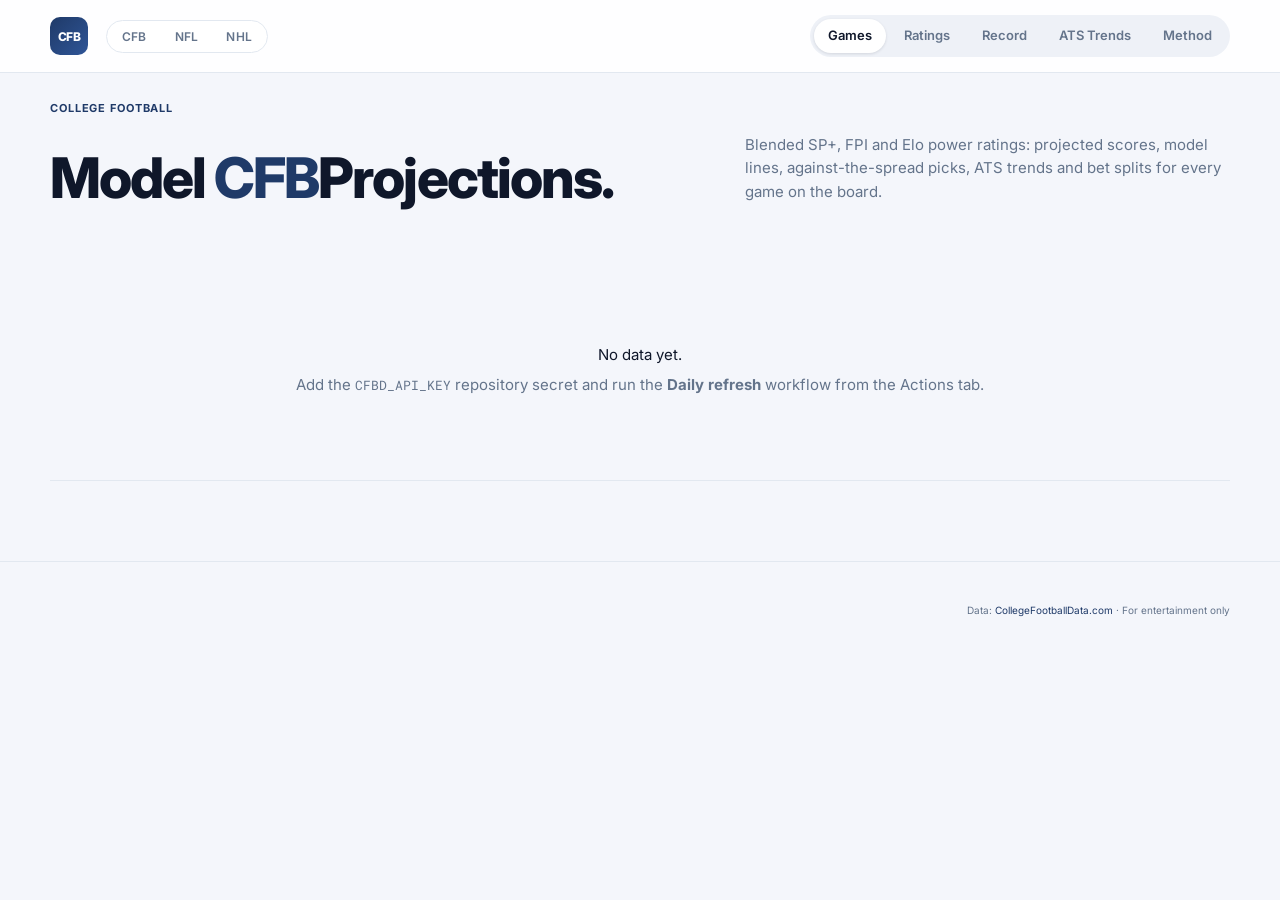
==== site/nfl/index.html @ 4c38c15d "Add NFL and NHL models and site pages NFL (nflverse data): opponent-adjusted EPA/play ridge ratings " ====
<!doctype html>
<html lang="en">
<head>
  <meta charset="utf-8">
  <meta name="viewport" content="width=device-width, initial-scale=1">
  <base href="../">
  <script>window.DATA_PATH = "nfl/data/";</script>
  <title>NFL Model</title>
  <meta name="description" content="Weekly college football model projections, ATS picks, ATS trends and bet splits.">
  <link rel="icon" href="data:image/svg+xml,<svg xmlns='http://www.w3.org/2000/svg' viewBox='0 0 100 100'><text y='.9em' font-size='90'>🏈</text></svg>">
  <link rel="preconnect" href="https://fonts.googleapis.com">
  <link rel="preconnect" href="https://fonts.gstatic.com" crossorigin>
  <link rel="stylesheet" href="https://fonts.googleapis.com/css2?family=Geist:wght@400..700&family=Geist+Mono:wght@400..700&display=swap">
  <link rel="stylesheet" href="styles.css">
  <link rel="stylesheet" href="themes/dashboard.css">
</head>
<body>
  <header class="site-header">
    <div class="shell header-inner">
      <a class="wordmark" href="#games" aria-label="CFB Model home">CFB</a>
      <nav class="sports" aria-label="Sport">
        <a data-sport="cfb" href="./">CFB</a><a data-sport="nfl" href="nfl/">NFL</a><a data-sport="nhl" href="nhl/">NHL</a>
      </nav>
      <nav class="nav" role="tablist">
        <a role="tab" href="#games" data-tab="games" aria-selected="true">Games</a>
        <a role="tab" href="#ratings" data-tab="ratings">Ratings</a>
        <a role="tab" href="#record" data-tab="record">Record</a>
        <a role="tab" href="#trends" data-tab="trends">ATS Trends</a>
        <a role="tab" href="#method" data-tab="method">Method</a>
      </nav>
    </div>
  </header>

  <main>
    <section class="hero shell">
      <div class="eyebrow-row"><p class="eyebrow" id="eyebrow">College football</p></div>
      <div class="hero-layout">
        <h1 id="hero-title">Model <span>CFB</span><br>Projections.</h1>
        <div class="hero-details">
          <p class="hero-intro" id="hero-intro">Blended SP+, FPI and Elo power ratings: projected scores, model lines, against-the-spread picks, ATS trends and bet splits for every game on the board.</p>
          <div class="hero-meta" id="hero-meta"></div>
        </div>
      </div>
      <div class="record-strip" id="record-strip" hidden>
        <p><span>Model performance</span><strong id="record-label">Season record</strong></p>
        <dl id="record-dl"></dl>
      </div>
    </section>

    <div class="board-bg">
      <div class="shell board">
        <div id="empty" class="empty-state" hidden>
          <p>No data yet.</p>
          <p class="muted">Add the <code>CFBD_API_KEY</code> repository secret and run the <strong>Daily refresh</strong> workflow from the Actions tab.</p>
        </div>

        <section id="tab-games" class="tab-panel">
          <div class="board-top">
            <div>
              <p class="section-label">Model projections</p>
              <h2 id="games-title">Games</h2>
            </div>
            <p id="board-note">Every score shown is a model projection until final. Open and current list the market favorite; Proj. Line is the model's number. Times in your local zone.</p>
          </div>
          <div class="filter-bar" id="game-filters" role="tablist"></div>
          <div class="toolbar">
            <input type="search" id="game-search" placeholder="Search team" aria-label="Search team">
            <select id="game-conf" aria-label="Conference"><option value="">All conferences</option></select>
            <select id="game-sort" aria-label="Sort">
              <option value="time">By kickoff</option>
              <option value="edge">Biggest edge</option>
              <option value="conf">Highest confidence</option>
              <option value="move">Biggest line move</option>
            </select>
            <span class="showing" id="games-showing"></span>
          </div>
          <div id="games-list" class="day-groups"></div>
        </section>

        <section id="tab-ratings" class="tab-panel" hidden>
          <div class="board-top">
            <div><p class="section-label">Power ratings</p><h2>Ratings</h2></div>
            <p>Points better than an average FBS team on a neutral field. SP+, FPI and Elo shown raw; Power is the blend.</p>
          </div>
          <div class="toolbar">
            <input type="search" id="rating-search" placeholder="Search team" aria-label="Search team">
            <select id="rating-conf" aria-label="Conference"><option value="">All conferences</option></select>
          </div>
          <div class="table-wrap"><table id="ratings-table" class="data"></table></div>
        </section>

        <section id="tab-record" class="tab-panel" hidden>
          <div class="board-top">
            <div><p class="section-label">Model history</p><h2>Record</h2></div>
            <p>Picks lock at the last line before kickoff and are graded straight up and against the spread. Pushes count as neither.</p>
          </div>
          <div id="record-tiles" class="tiles"></div>
          <h3 class="day-heading-h">By week</h3>
          <div class="table-wrap"><table id="record-weeks" class="data"></table></div>
          <h3 class="day-heading-h">Pick log</h3>
          <div class="toolbar">
            <input type="search" id="log-search" placeholder="Search team" aria-label="Search team">
            <select id="log-filter" aria-label="Filter">
              <option value="all">All picks</option>
              <option value="plays">Edge ≥ play threshold</option>
              <option value="high">High confidence</option>
              <option value="graded">Graded only</option>
              <option value="pending">Pending only</option>
            </select>
          </div>
          <div class="table-wrap"><table id="record-log" class="data"></table></div>
        </section>

        <section id="tab-trends" class="tab-panel" hidden>
          <div class="board-top">
            <div><p class="section-label">Against the spread</p><h2>ATS Trends</h2></div>
            <p id="trends-meta"></p>
          </div>
          <div class="toolbar">
            <input type="search" id="trend-search" placeholder="Search team" aria-label="Search team">
            <select id="trend-sort" aria-label="Sort by"></select>
            <label class="check">Min games <input type="number" id="trend-min" value="5" min="0" max="60"></label>
          </div>
          <div class="table-wrap"><table id="trends-table" class="data"></table></div>
        </section>

        <section id="tab-method" class="tab-panel" hidden>
          <div class="board-top">
            <div><p class="section-label">How it works</p><h2>Method</h2></div>
            <p>Model, picks, trends and bet-split definitions.</p>
          </div>
          <div class="prose" id="method-body"></div>
        </section>
      </div>
    </div>
  </main>

  <footer class="footer">
    <div class="shell footer-inner">
      <span id="updated"></span>
      <span>Data: <span id="data-source"><a href="https://collegefootballdata.com">CollegeFootballData.com</a></span> · For entertainment only</span>
    </div>
  </footer>

  <script src="app.js"></script>
</body>
</html>
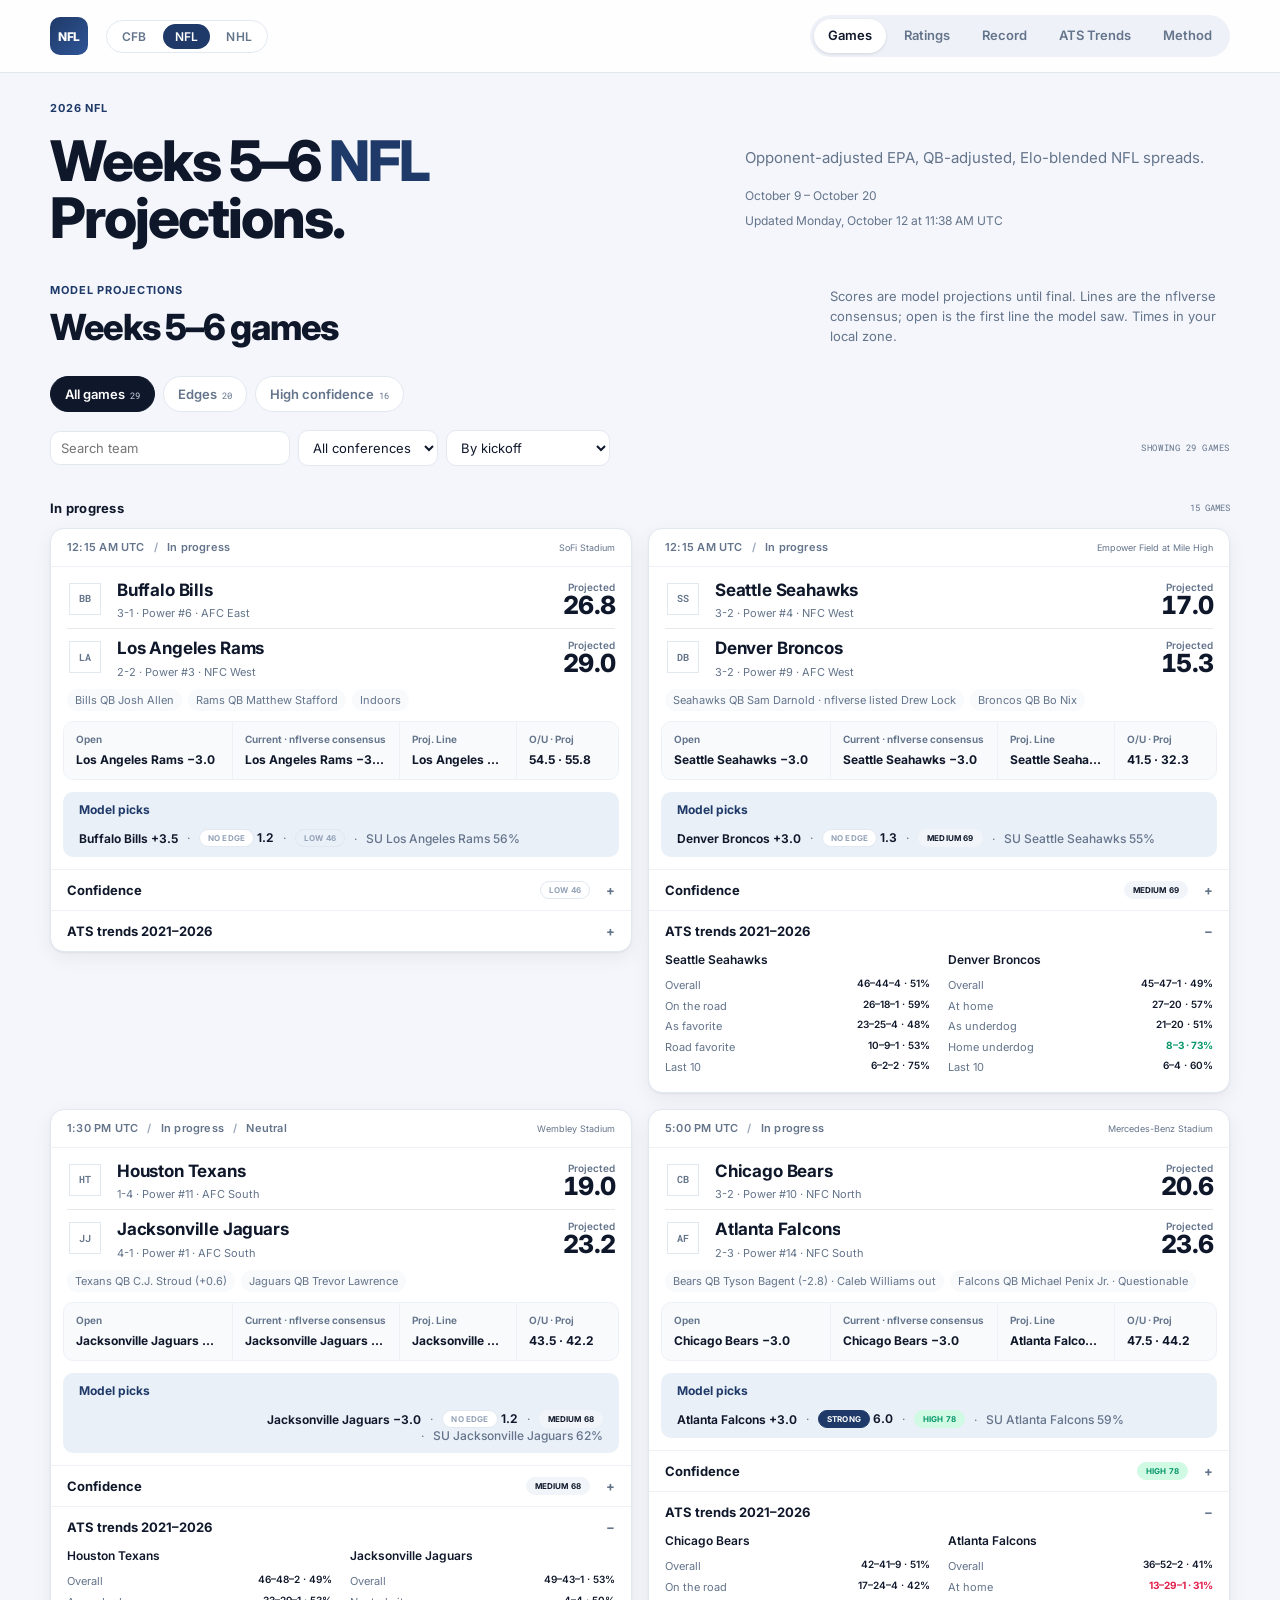
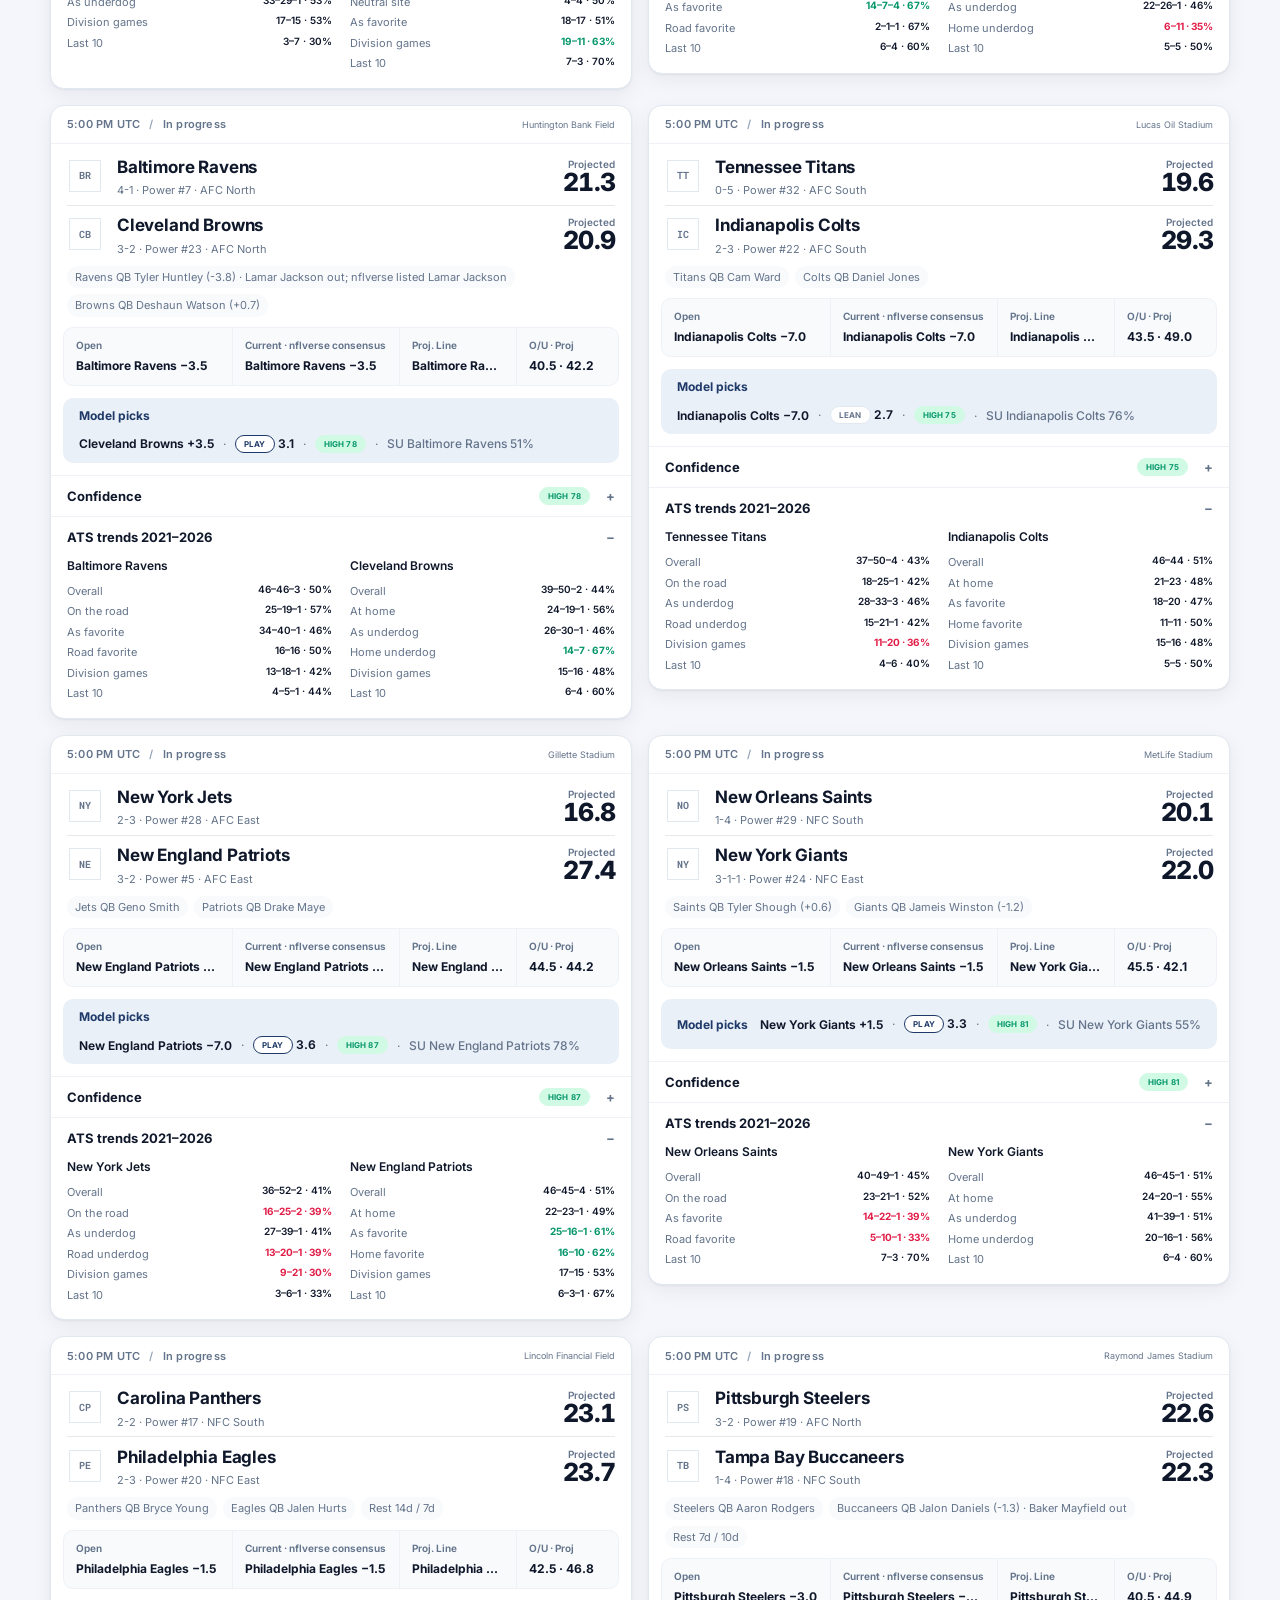
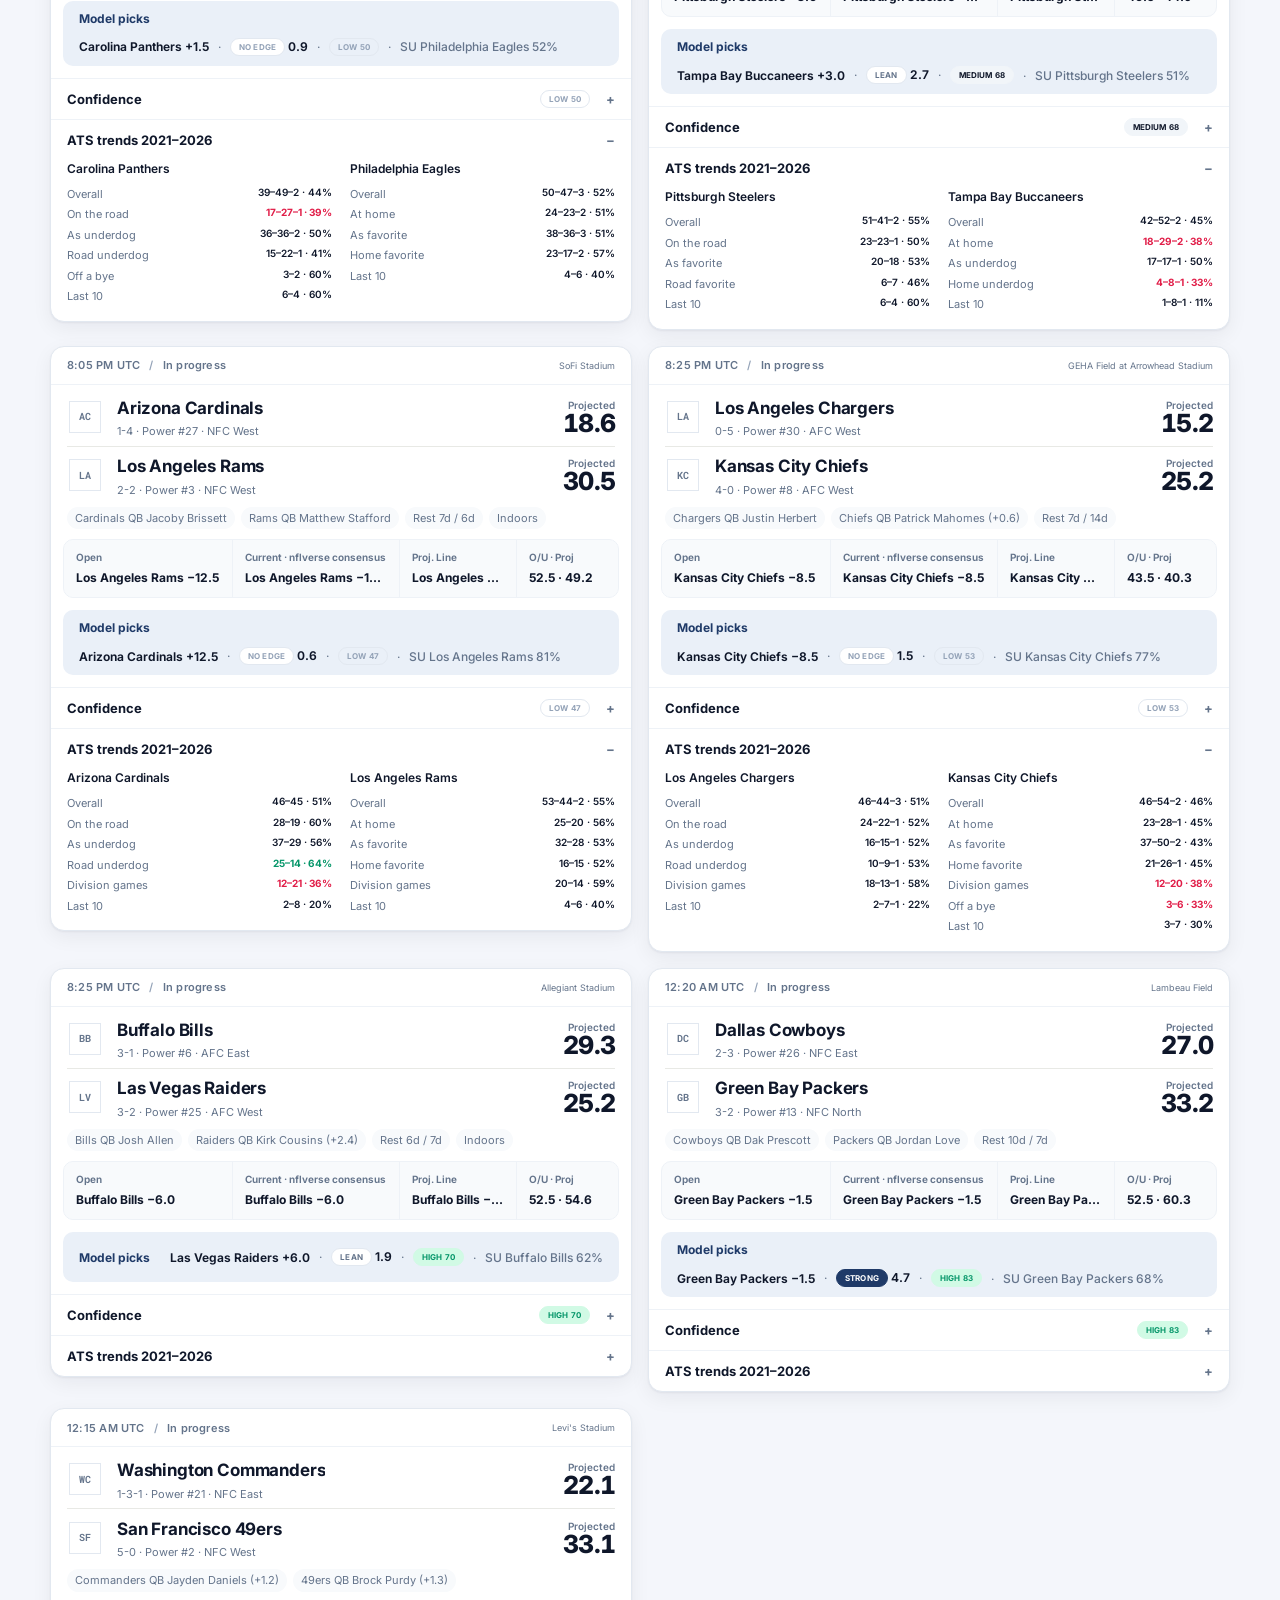
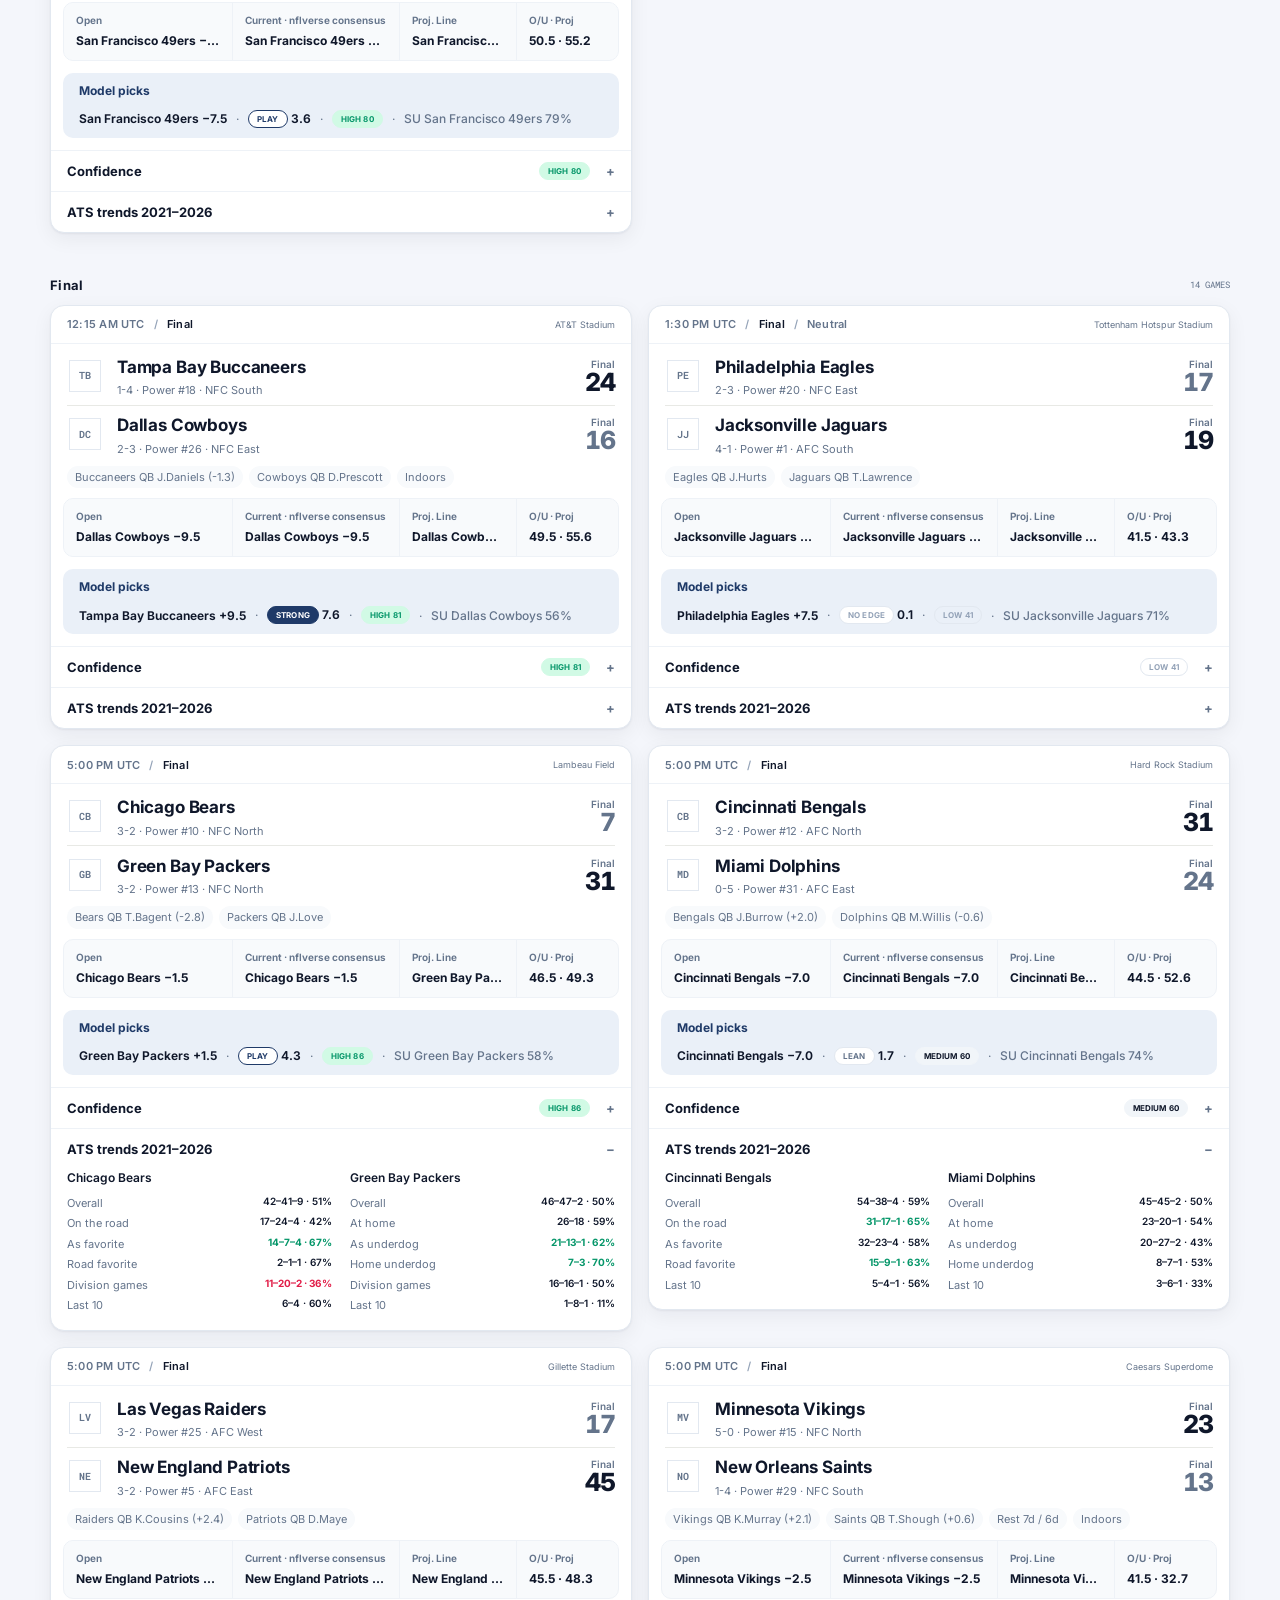
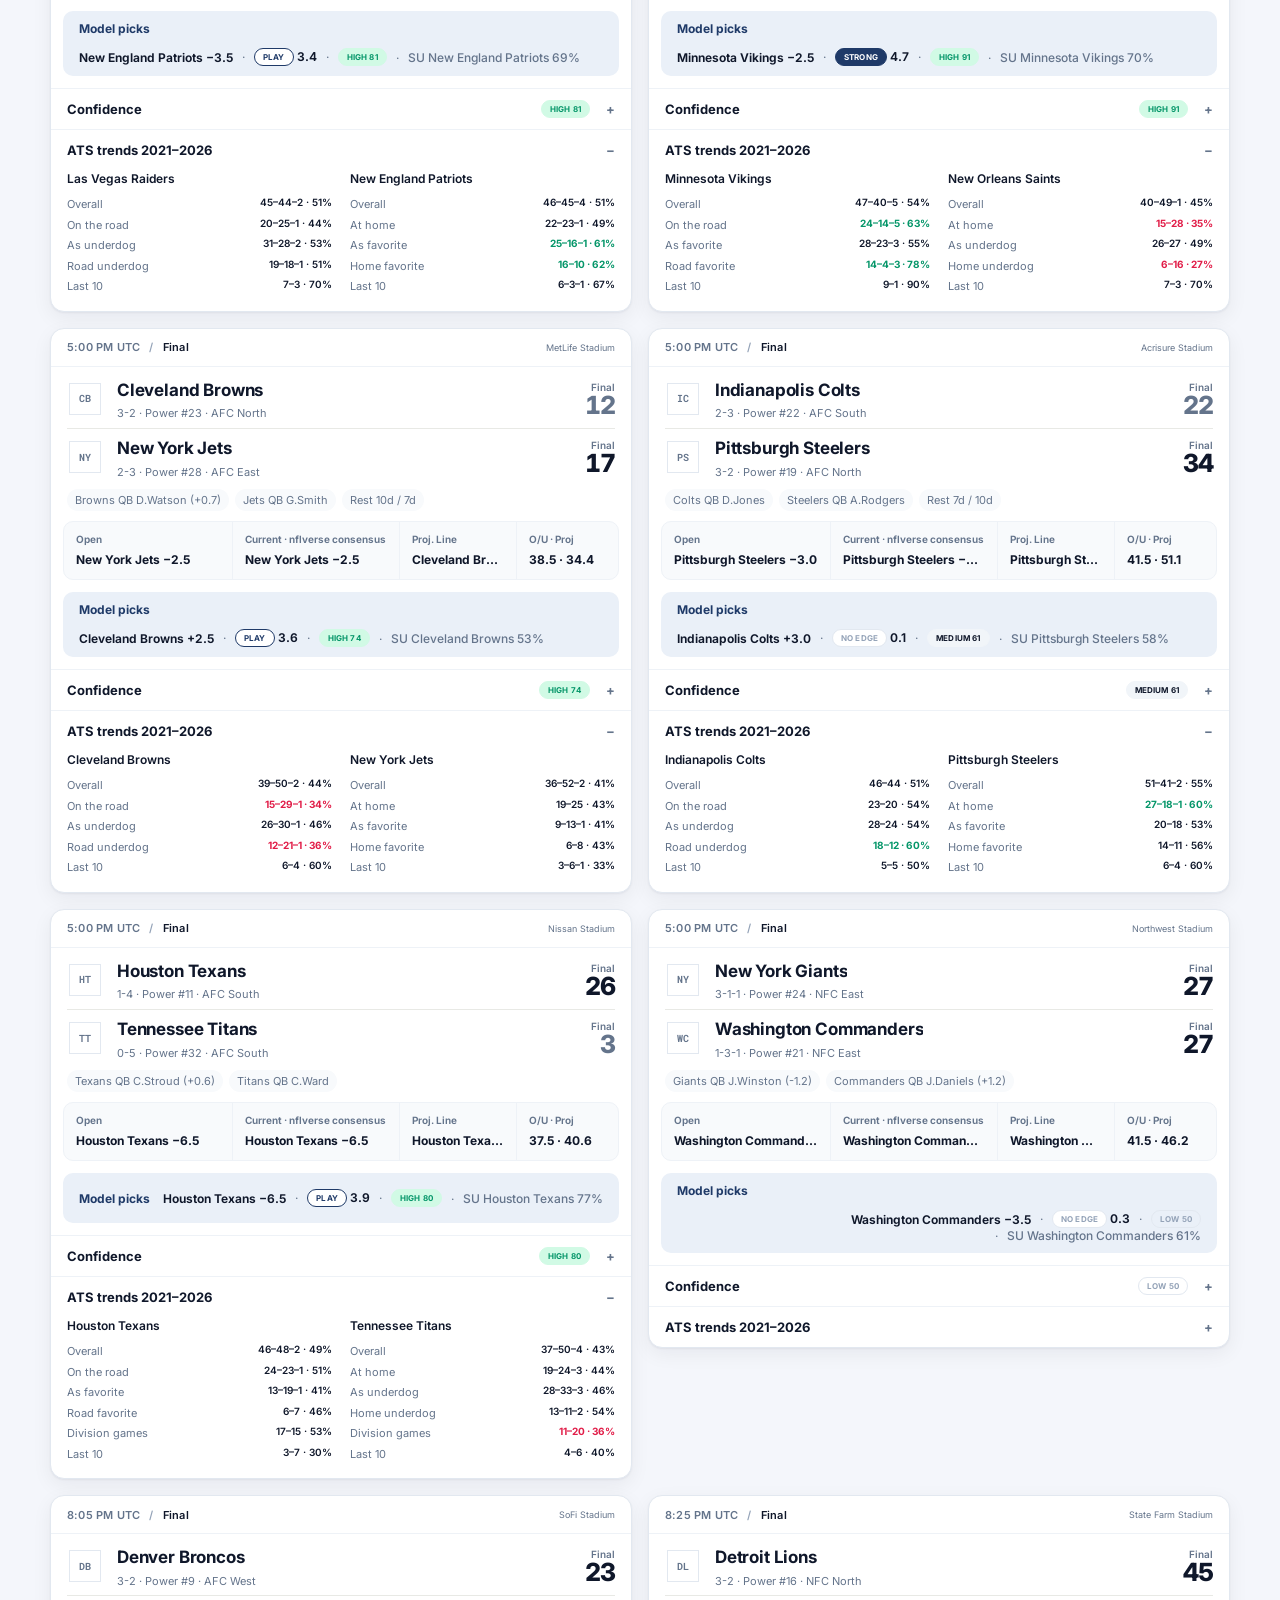
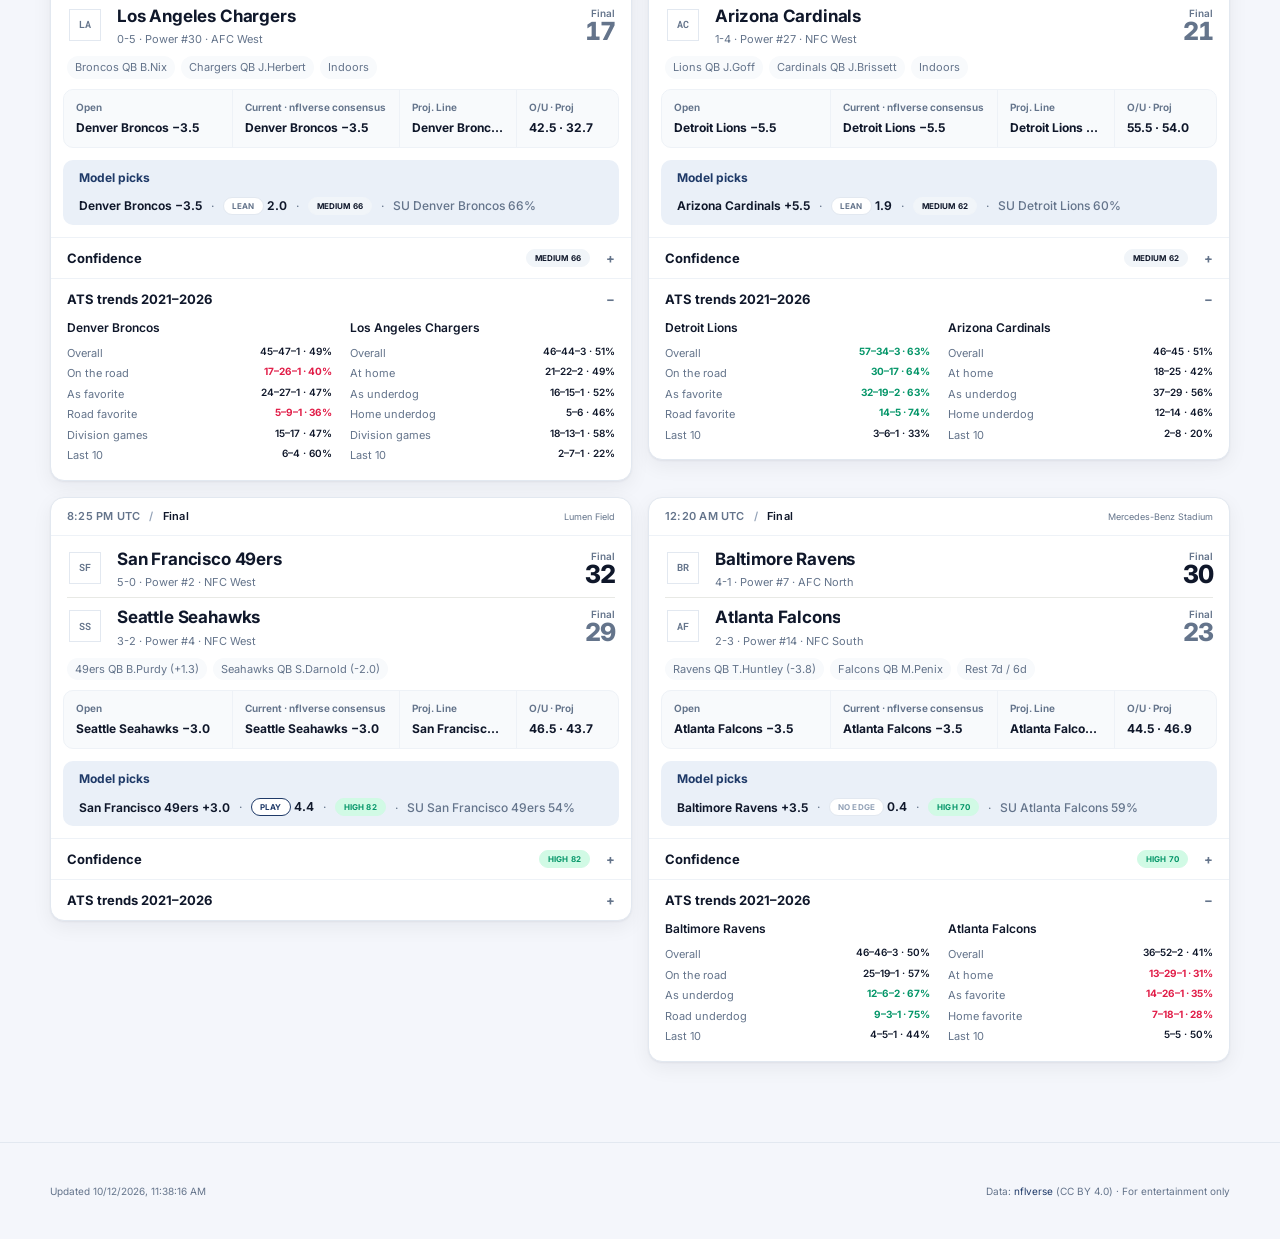
==== commit edd0f95e: "Backtest view: wrap tuning summary, open on the latest week Co-Authored-By: Claude Opus 5.5 <noreply" ====
--- a/site/nfl/index.html
+++ b/site/nfl/index.html
@@ -109,6 +109,32 @@
             </select>
           </div>
           <div class="table-wrap"><table id="record-log" class="data"></table></div>
+
+          <div id="backtest" hidden>
+            <div class="board-top bt-top">
+              <div><p class="section-label">Simulated, not live</p><h2>Backtest</h2></div>
+              <p id="bt-method"></p>
+            </div>
+            <div class="table-wrap"><table id="bt-seasons" class="data"></table></div>
+            <h3 class="day-heading-h">Week by week</h3>
+            <div class="toolbar">
+              <select id="bt-season" aria-label="Backtest season"></select>
+              <span class="showing" id="bt-tuning"></span>
+            </div>
+            <div class="table-wrap"><table id="bt-weeks" class="data"></table></div>
+            <h3 class="day-heading-h">Backtest picks</h3>
+            <div class="toolbar">
+              <select id="bt-week" aria-label="Backtest week"></select>
+              <select id="bt-filter" aria-label="Backtest filter">
+                <option value="all">All picks</option>
+                <option value="plays">Edge ≥ play threshold</option>
+                <option value="strong">Edge ≥ strong threshold</option>
+                <option value="high">High confidence</option>
+              </select>
+              <input type="search" id="bt-search" placeholder="Search team" aria-label="Search backtest team">
+            </div>
+            <div class="table-wrap"><table id="bt-picks" class="data"></table></div>
+          </div>
         </section>
 
         <section id="tab-trends" class="tab-panel" hidden>
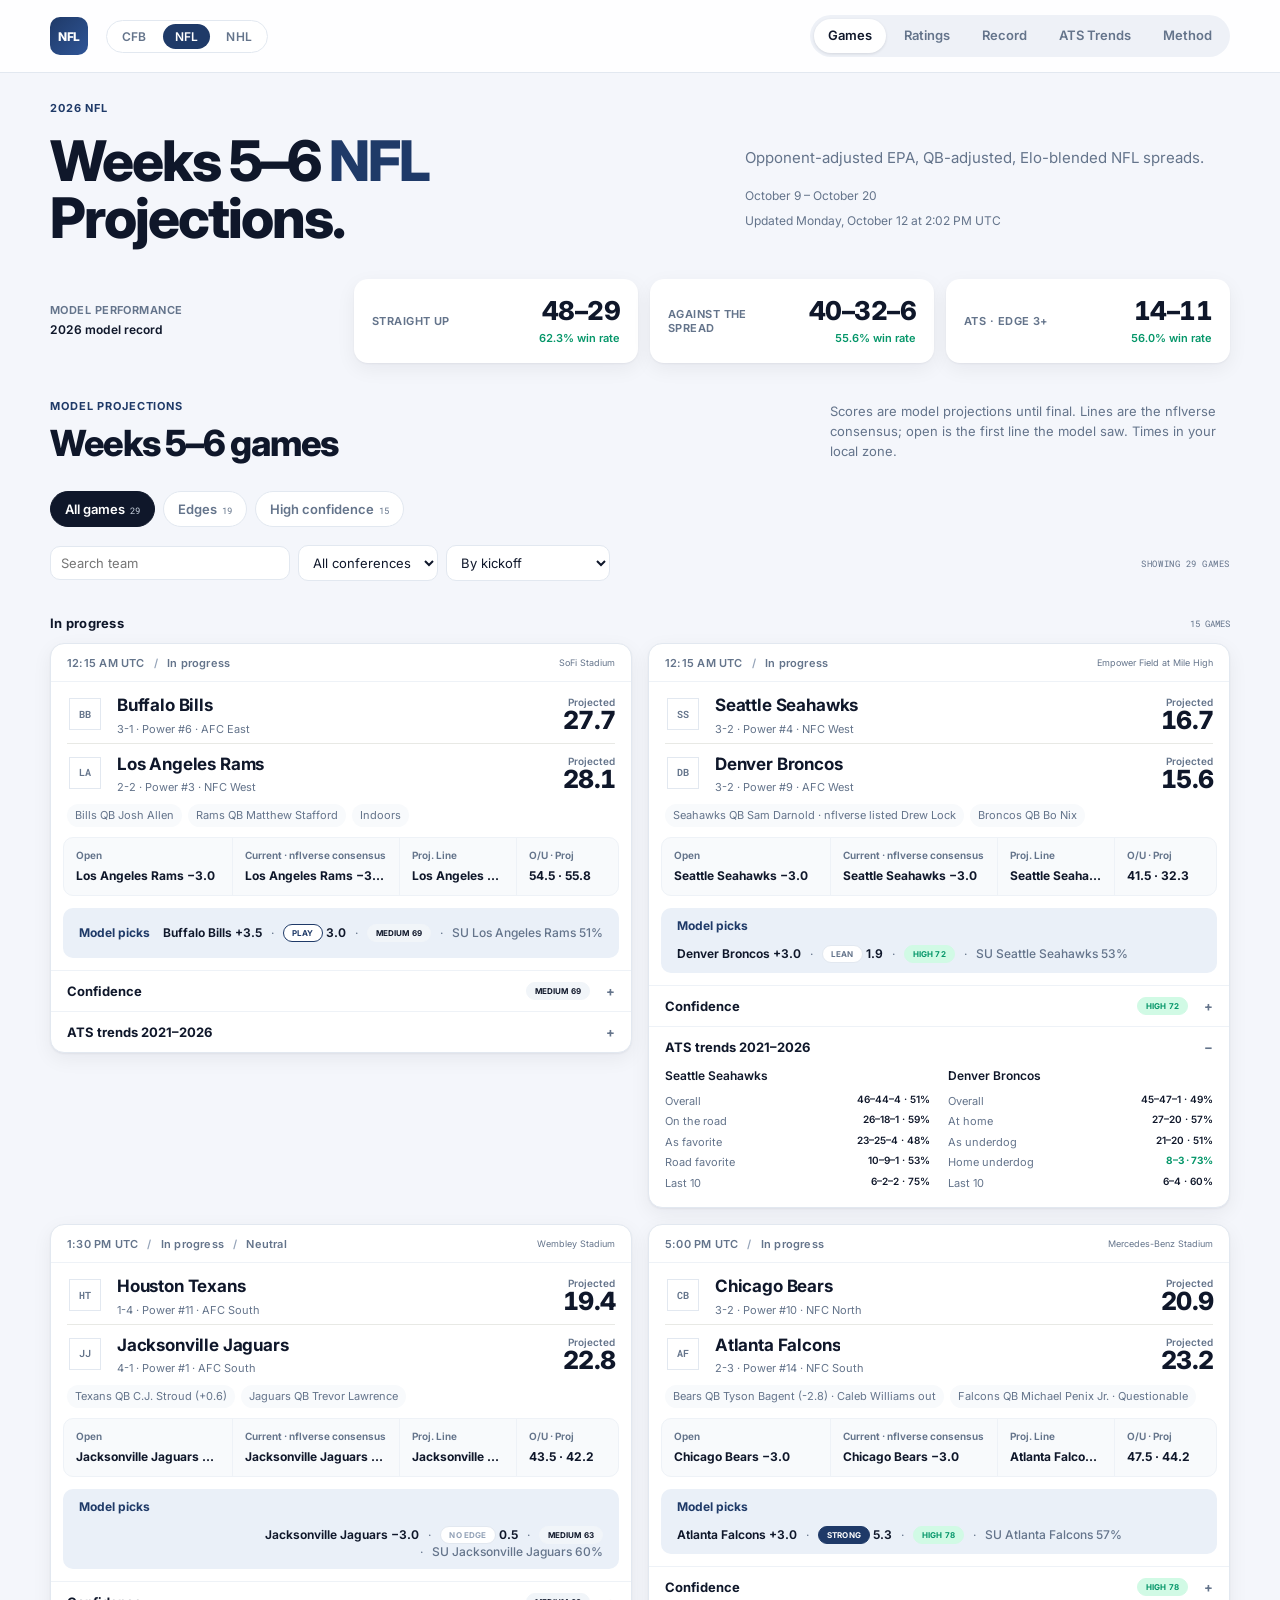
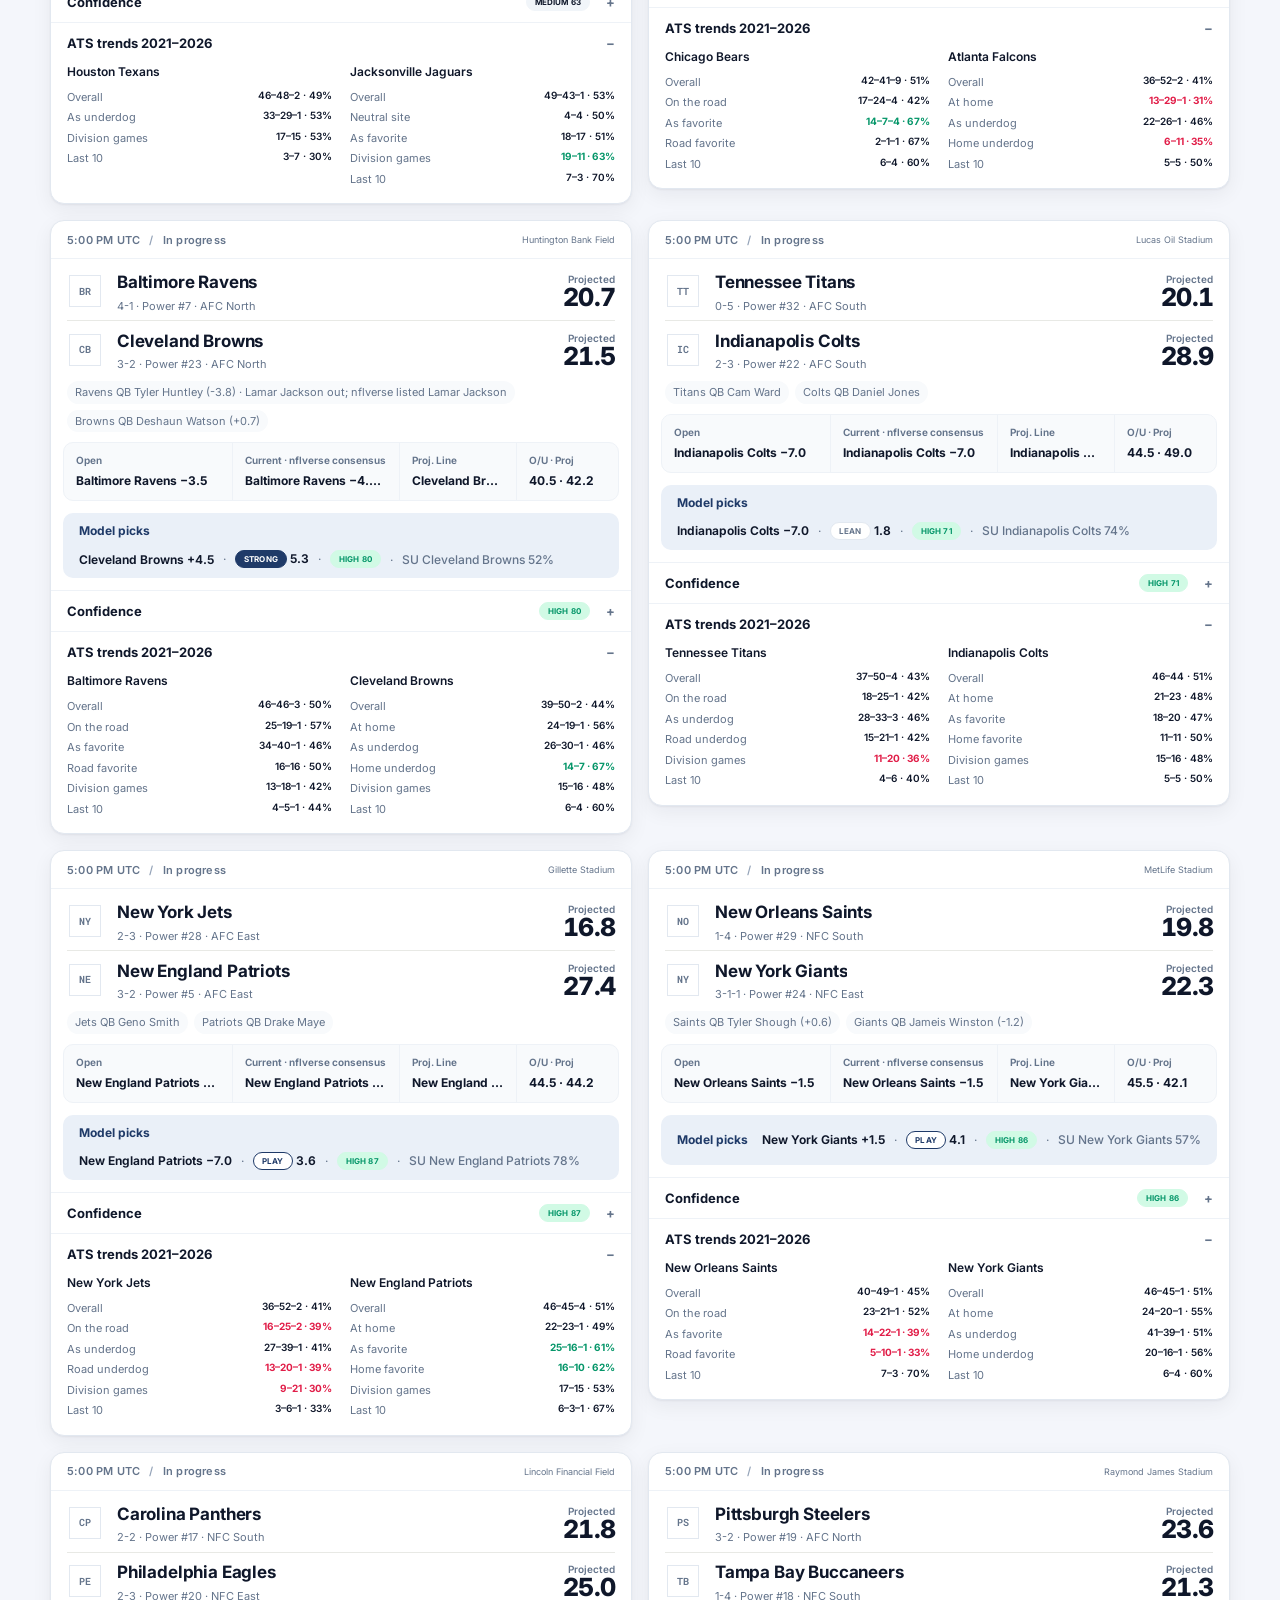
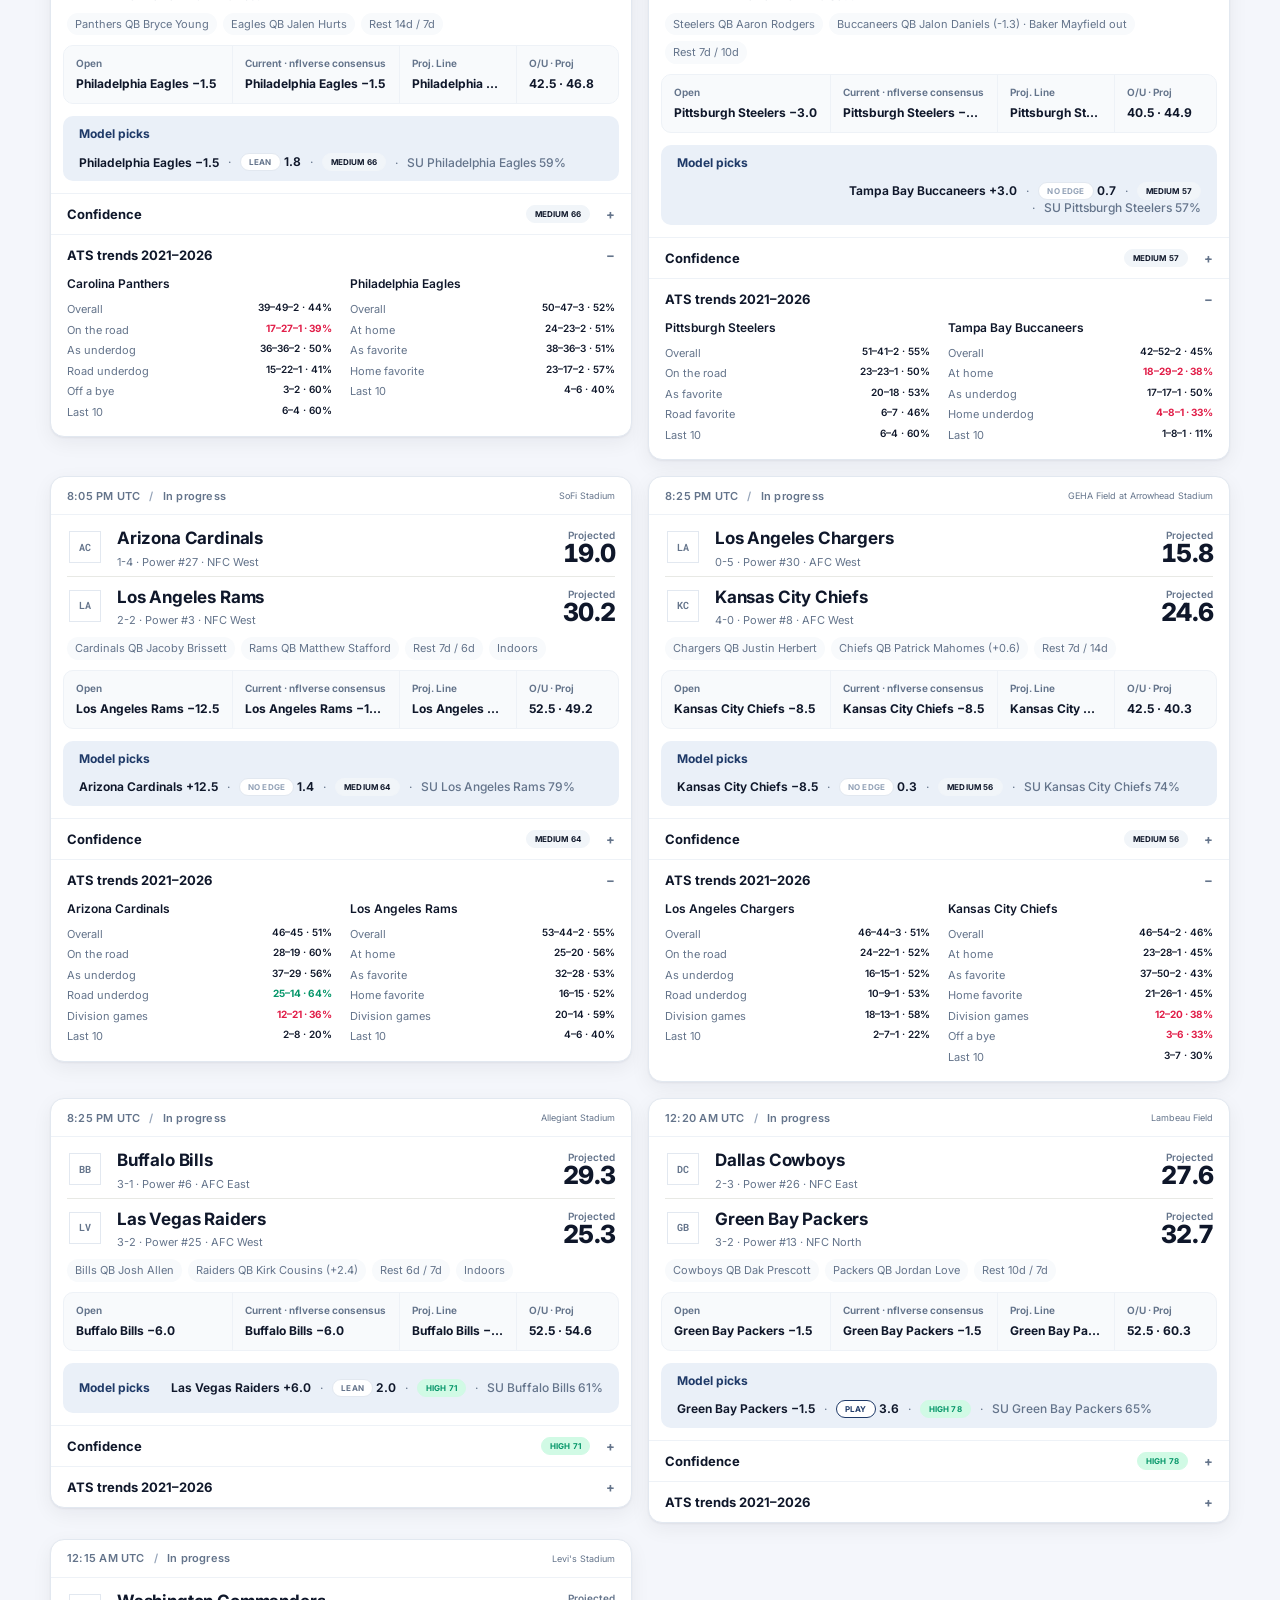
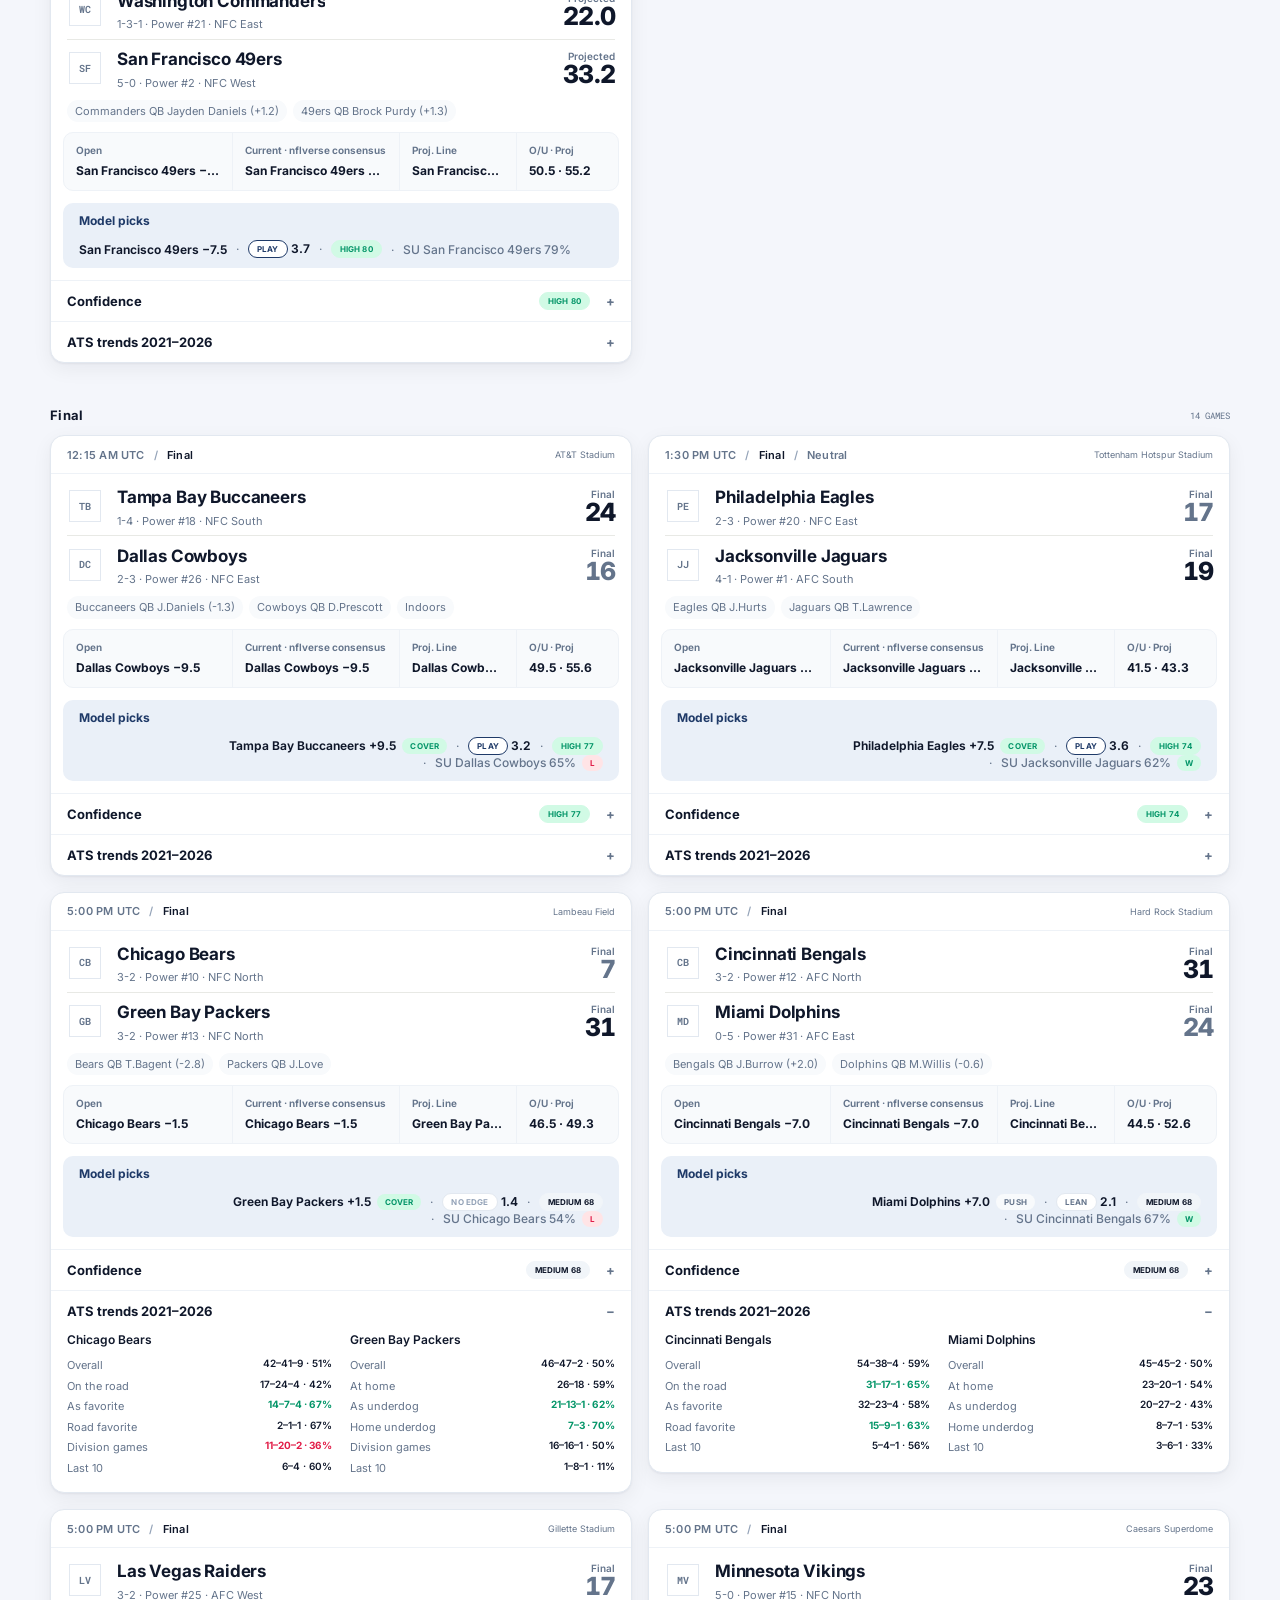
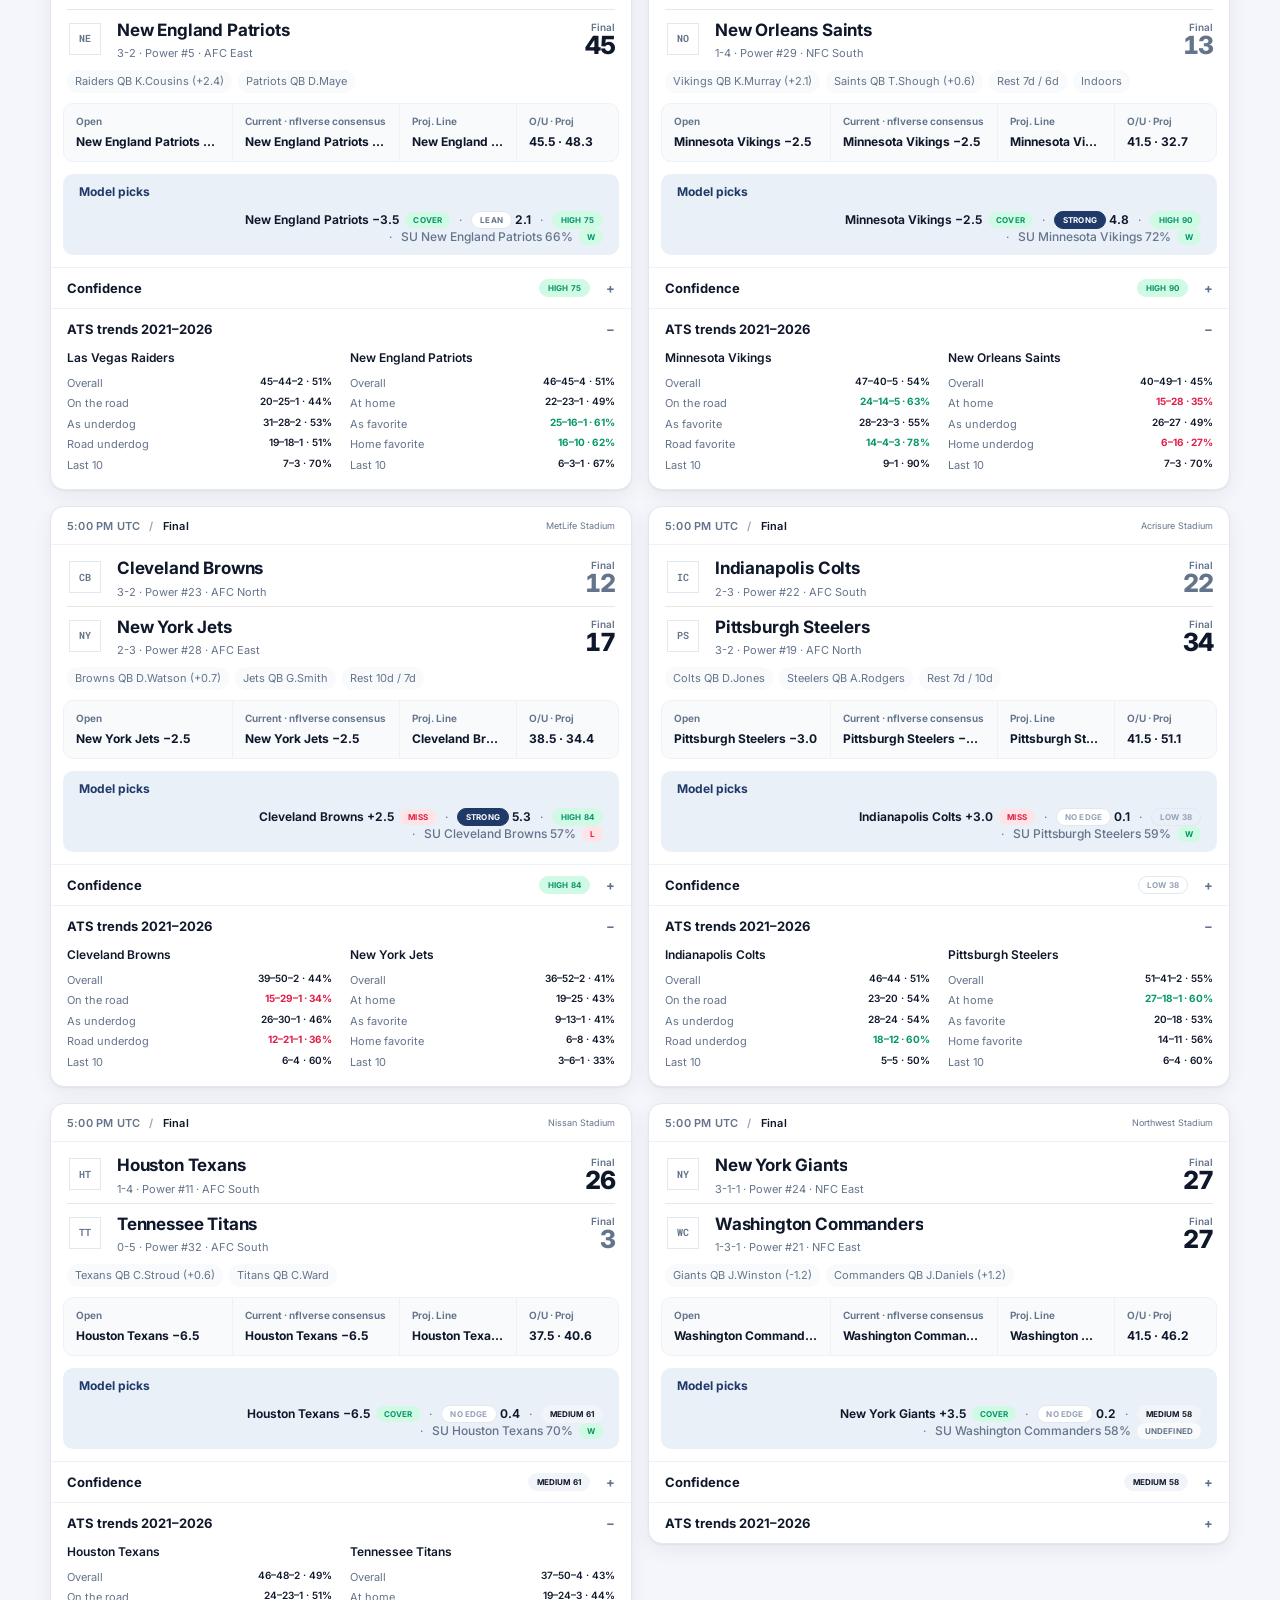
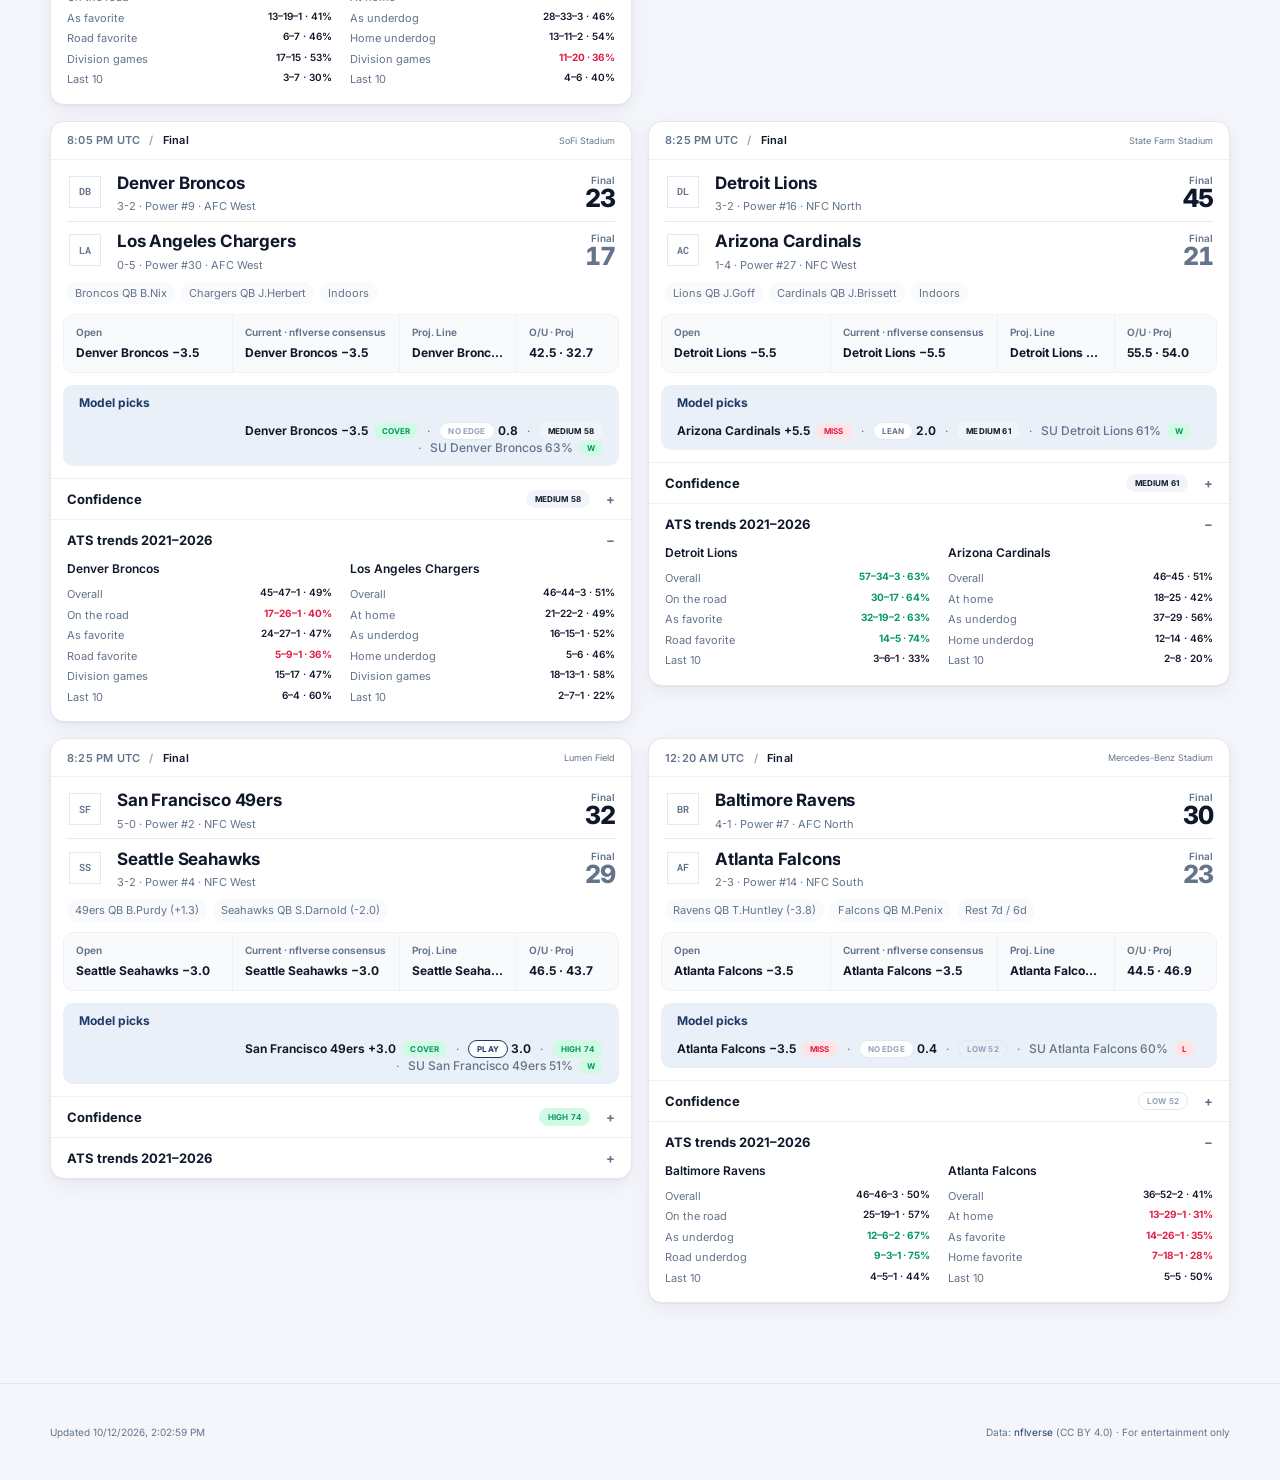
==== commit 23024f5f: "Closing line value (CLV) on the Record tab for CFB, NFL and NHL - sportscommon/clv.py: the bet numbe" ====
--- a/site/nfl/index.html
+++ b/site/nfl/index.html
@@ -95,6 +95,7 @@
             <p>Picks lock at the last line before kickoff and are graded straight up and against the spread. Pushes count as neither.</p>
           </div>
           <div id="record-tiles" class="tiles"></div>
+          <p class="muted clv-note"><strong>CLV (closing line value)</strong> compares the number when the model first made a pick with the closing number. Positive means the market moved toward our side after we picked it. It's the standard early read on whether picks have an edge, and it becomes meaningful within a few hundred picks, well before win–loss records do. Hover a pick's CLV for both numbers. Backtest picks have no CLV, since the backtest only had closing lines.</p>
           <h3 class="day-heading-h">By week</h3>
           <div class="table-wrap"><table id="record-weeks" class="data"></table></div>
           <h3 class="day-heading-h">Pick log</h3>
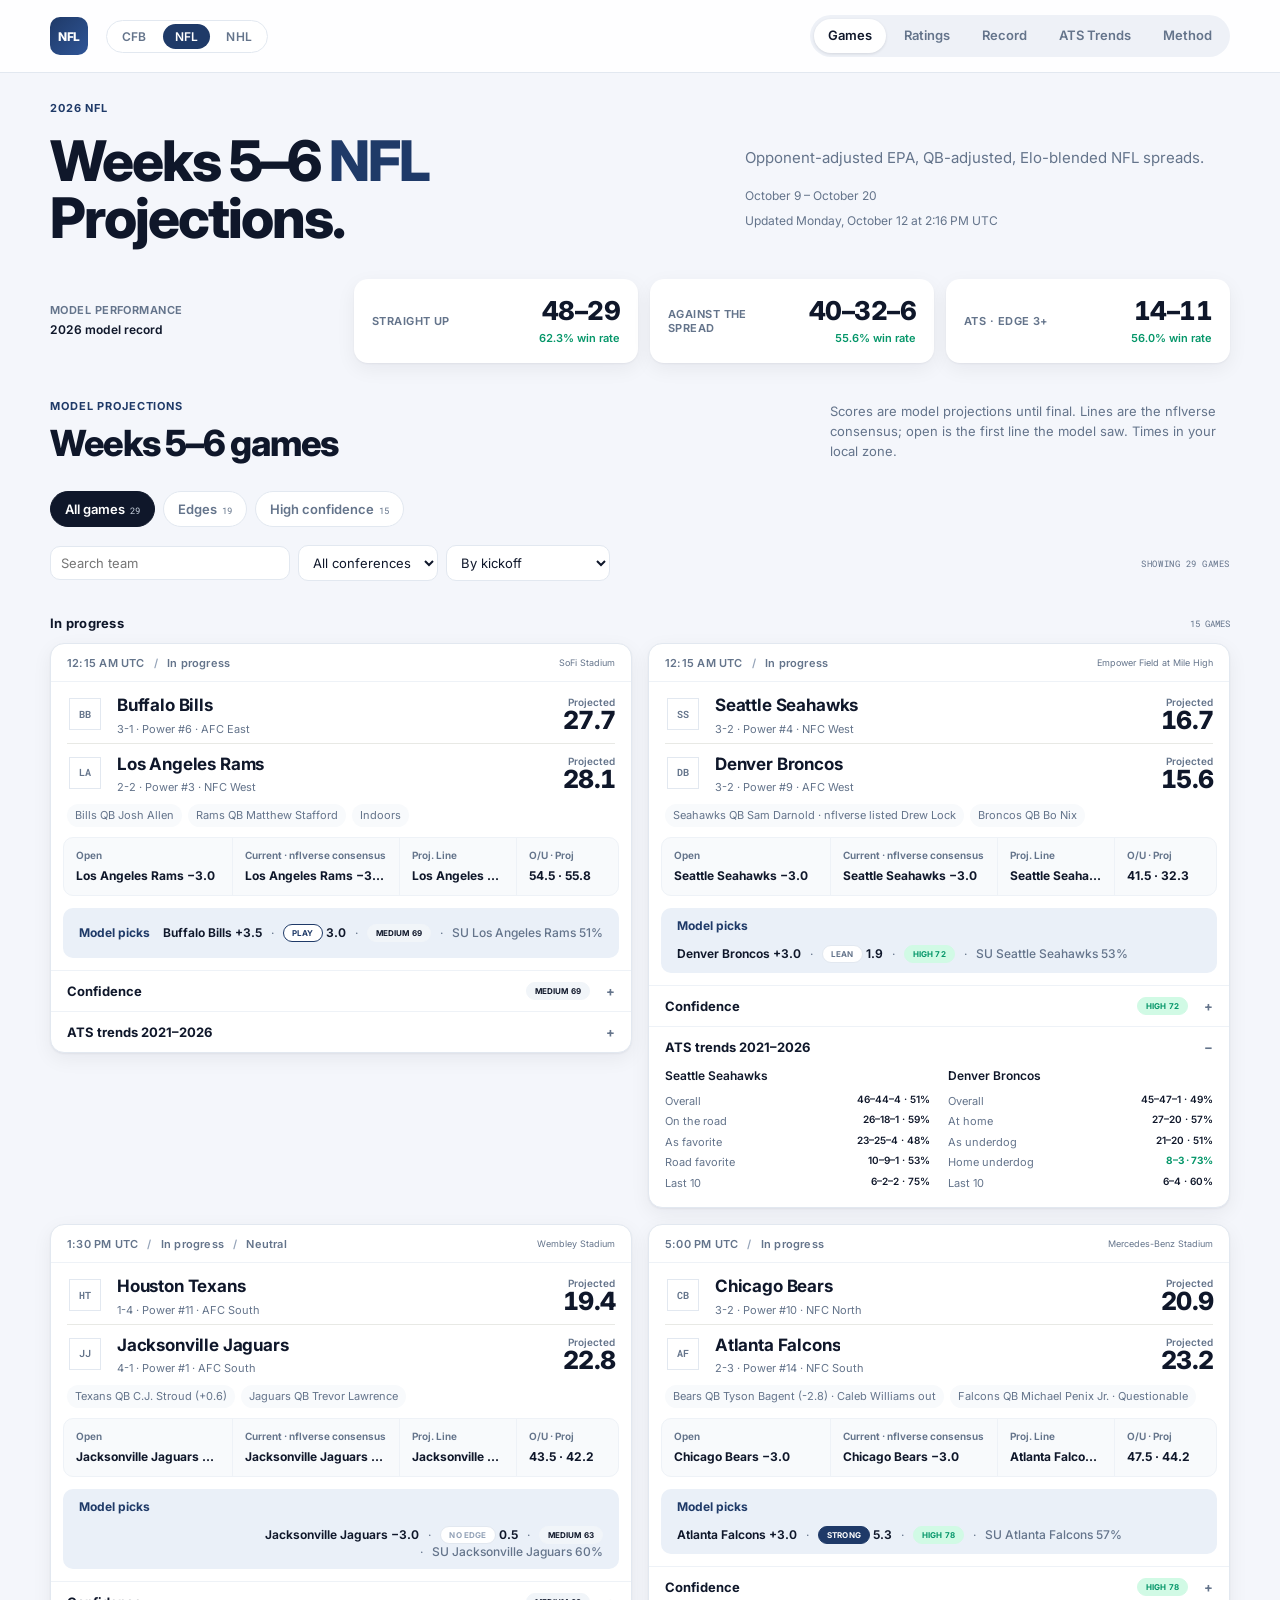
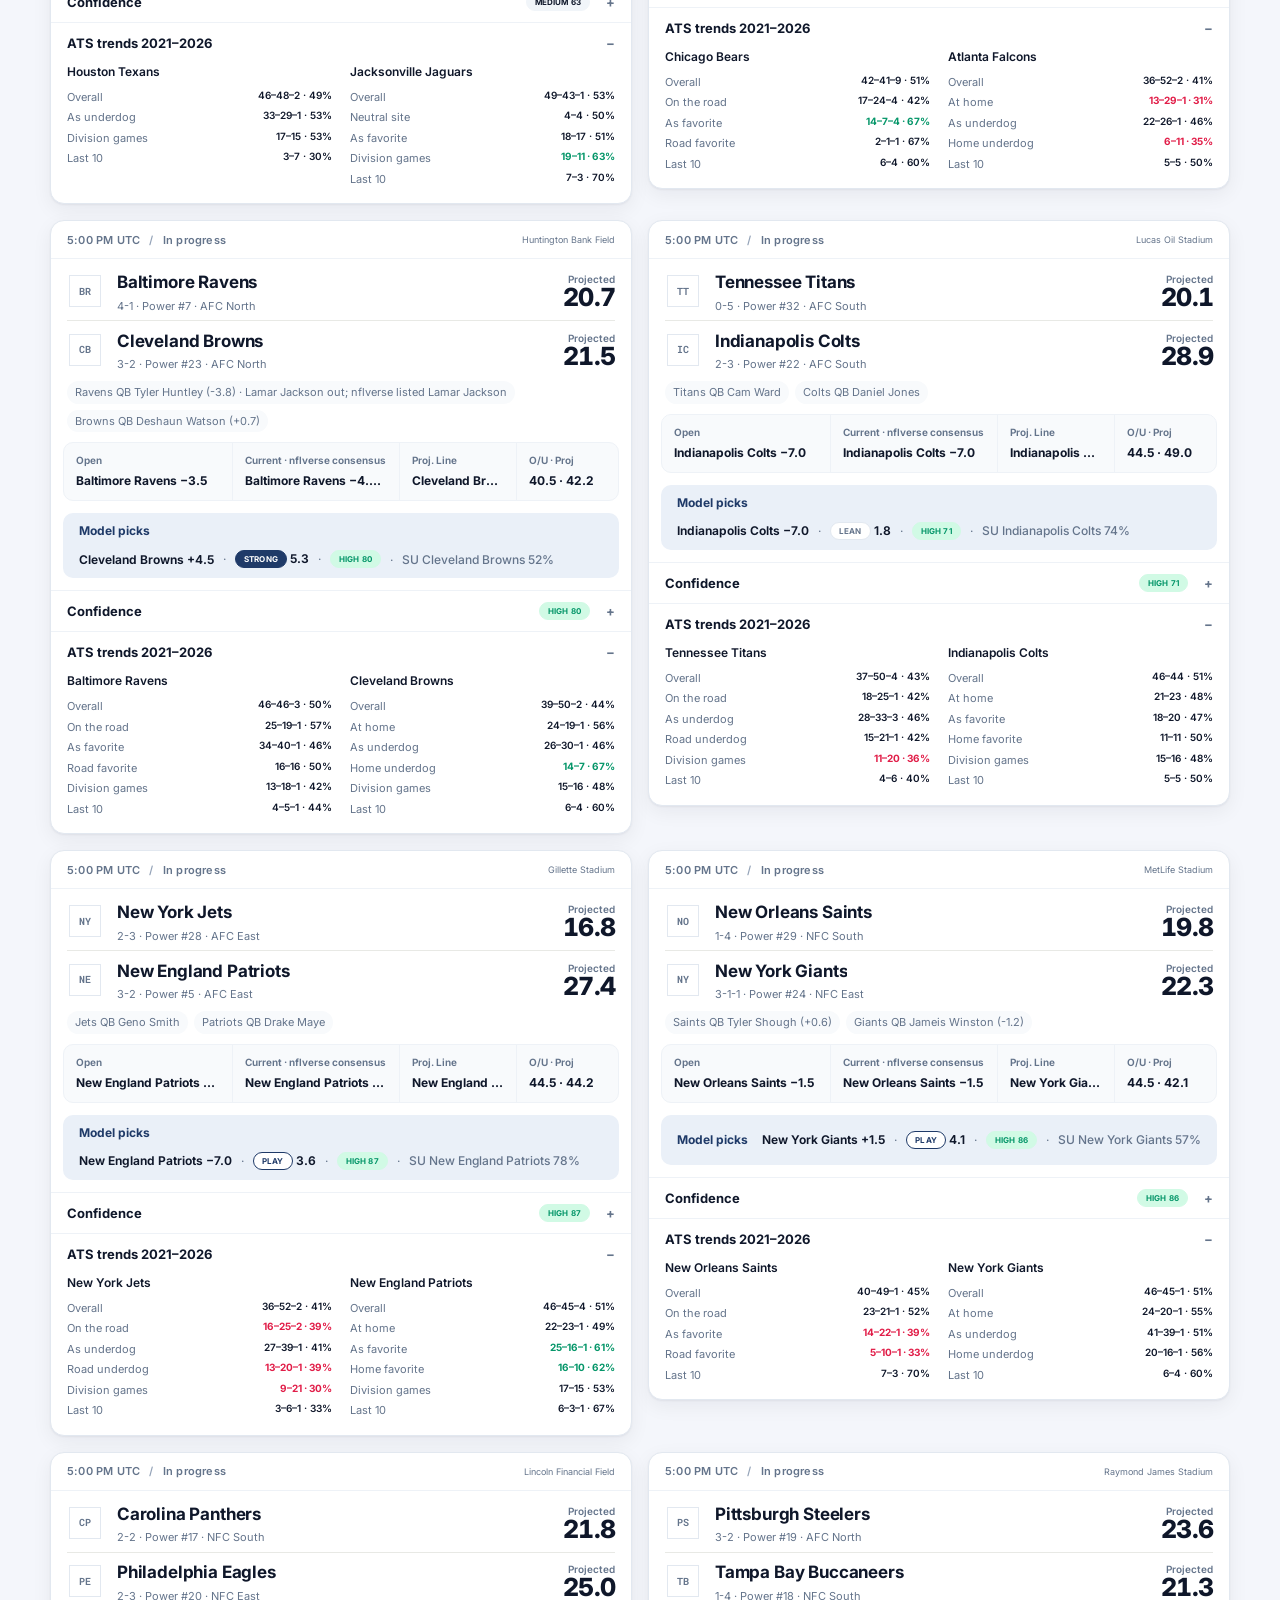
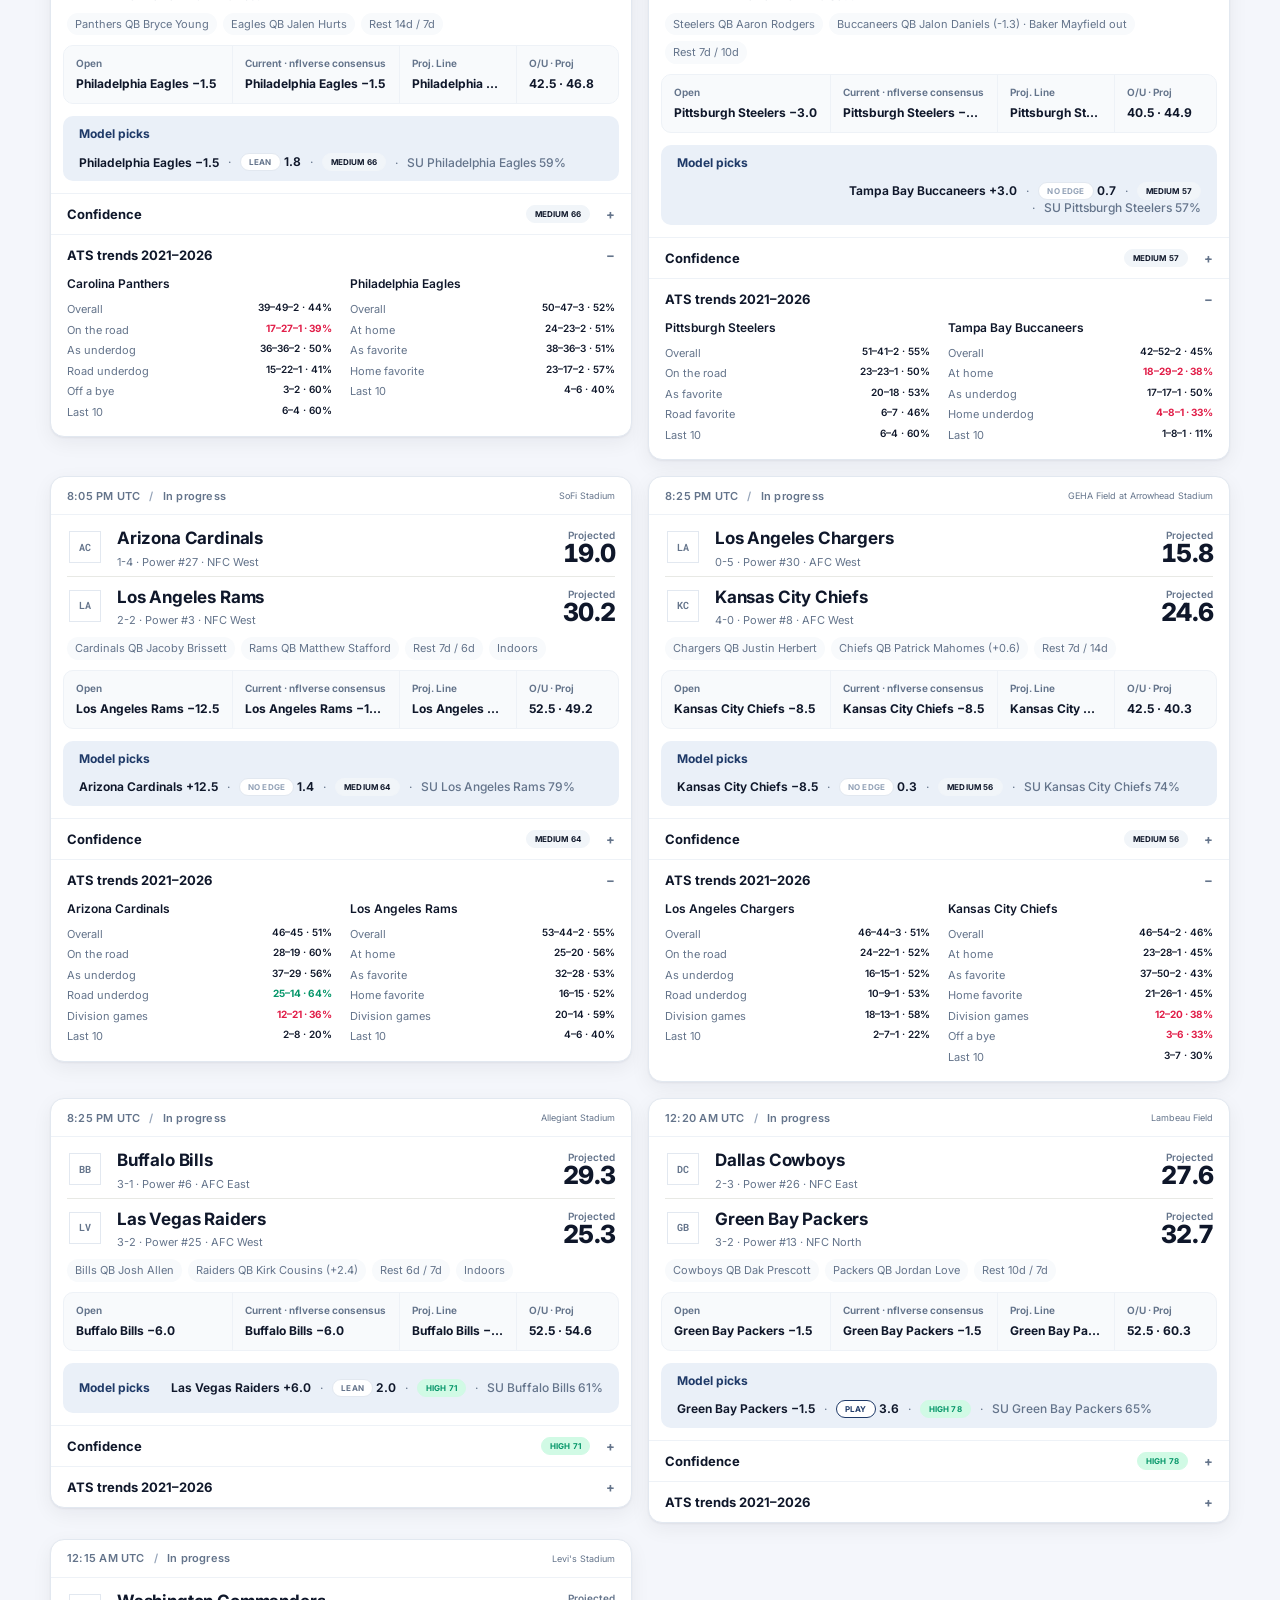
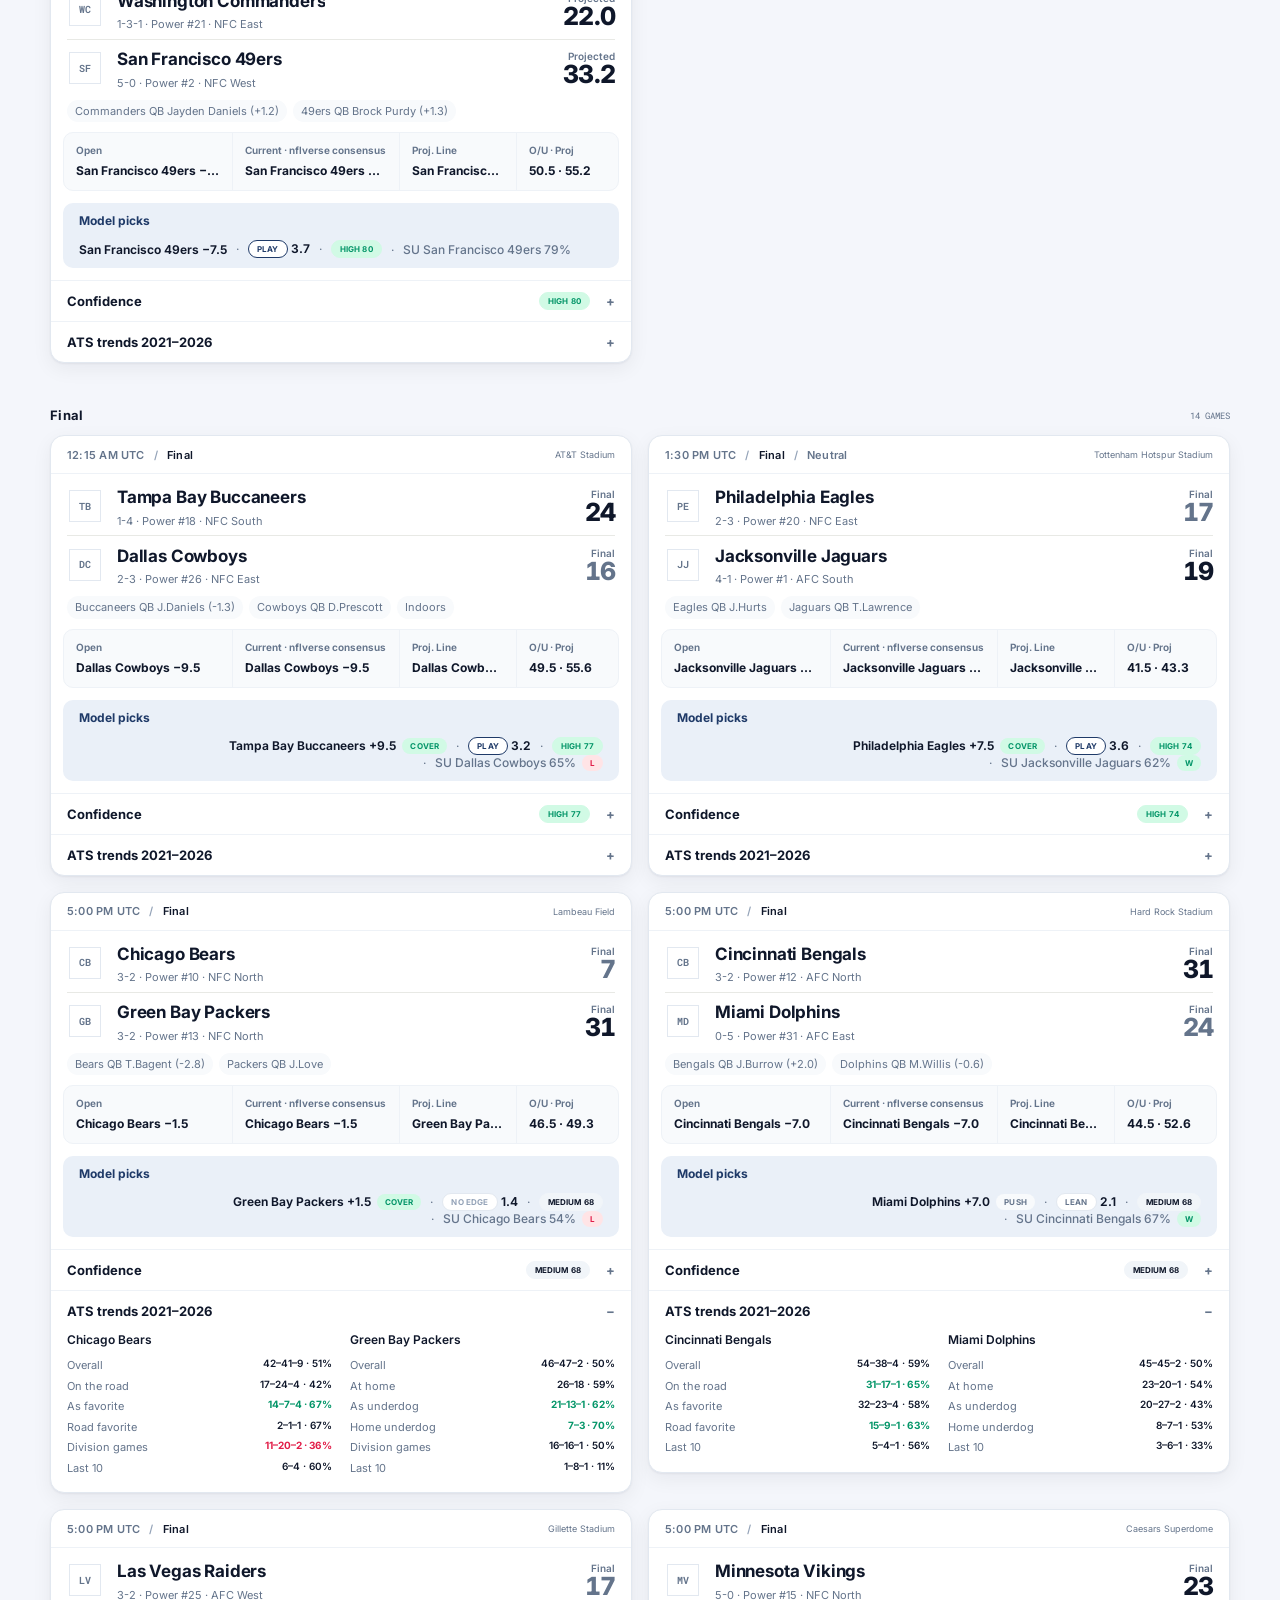
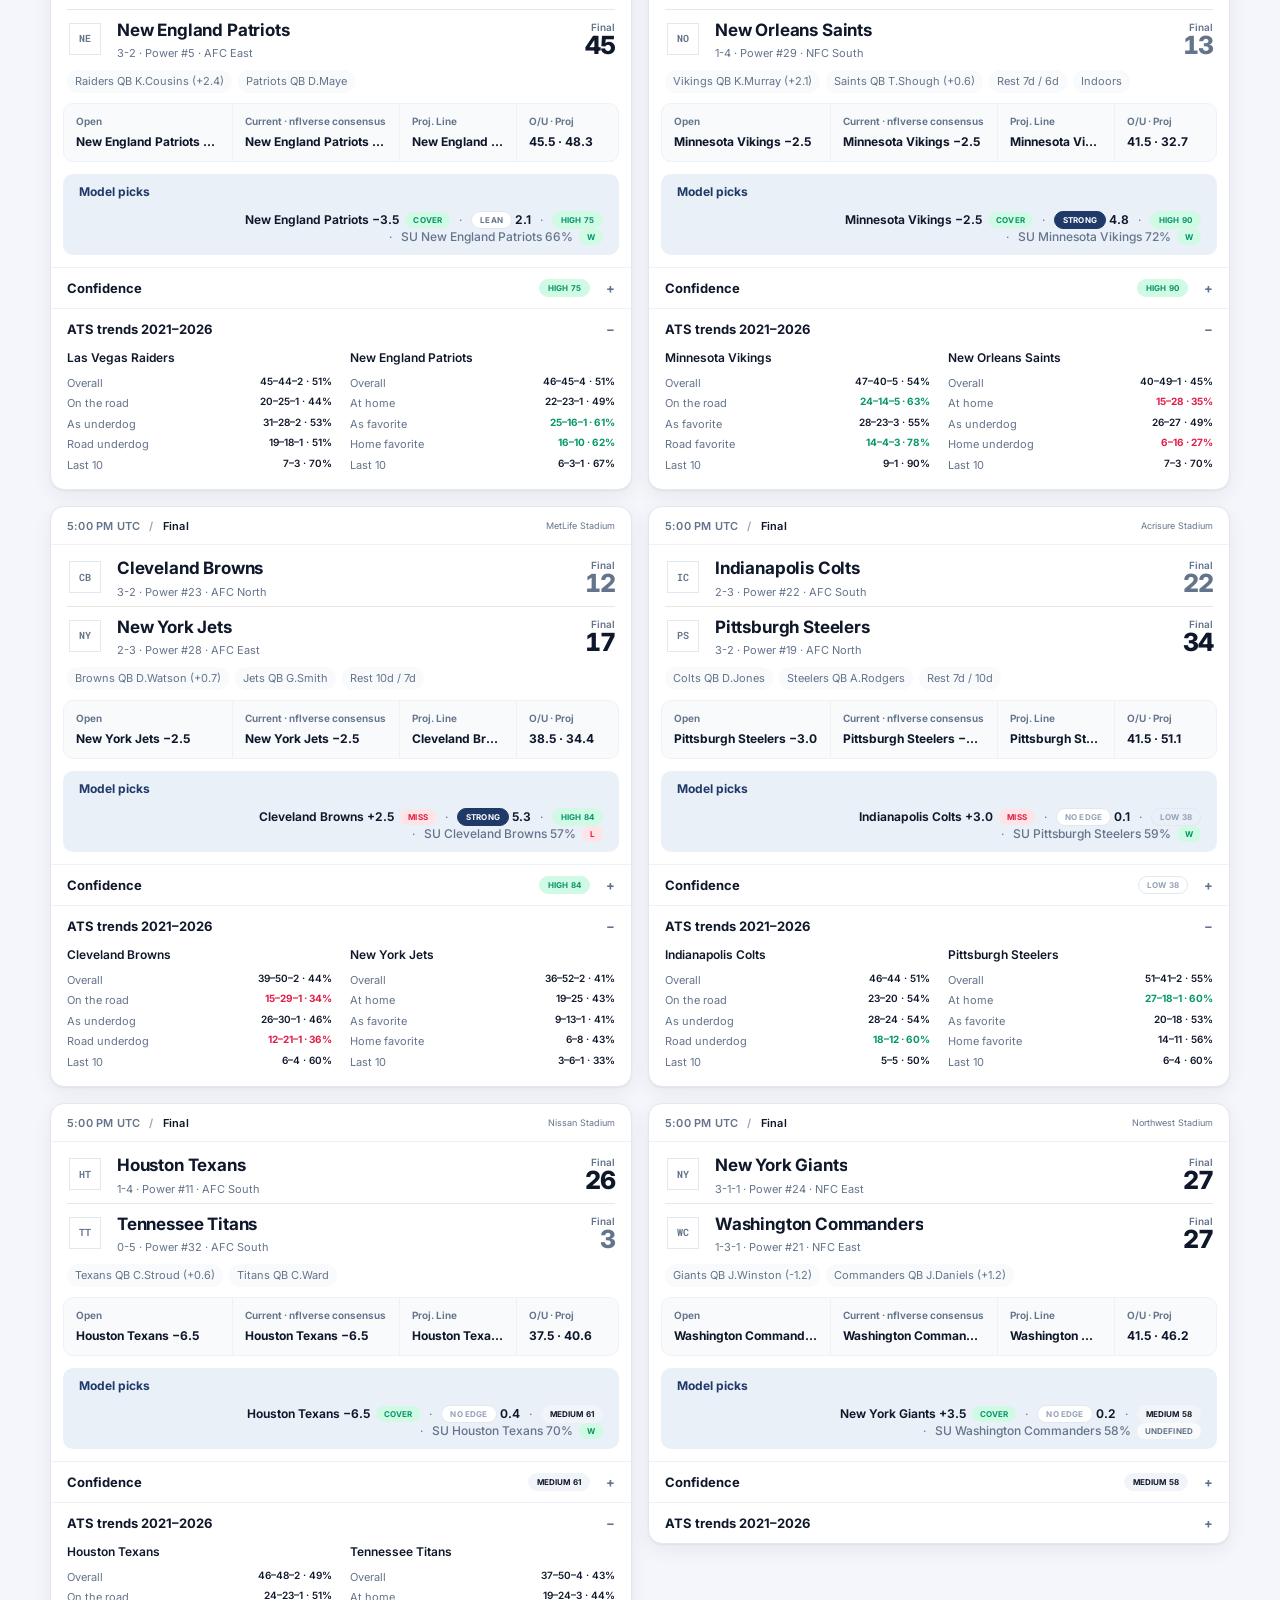
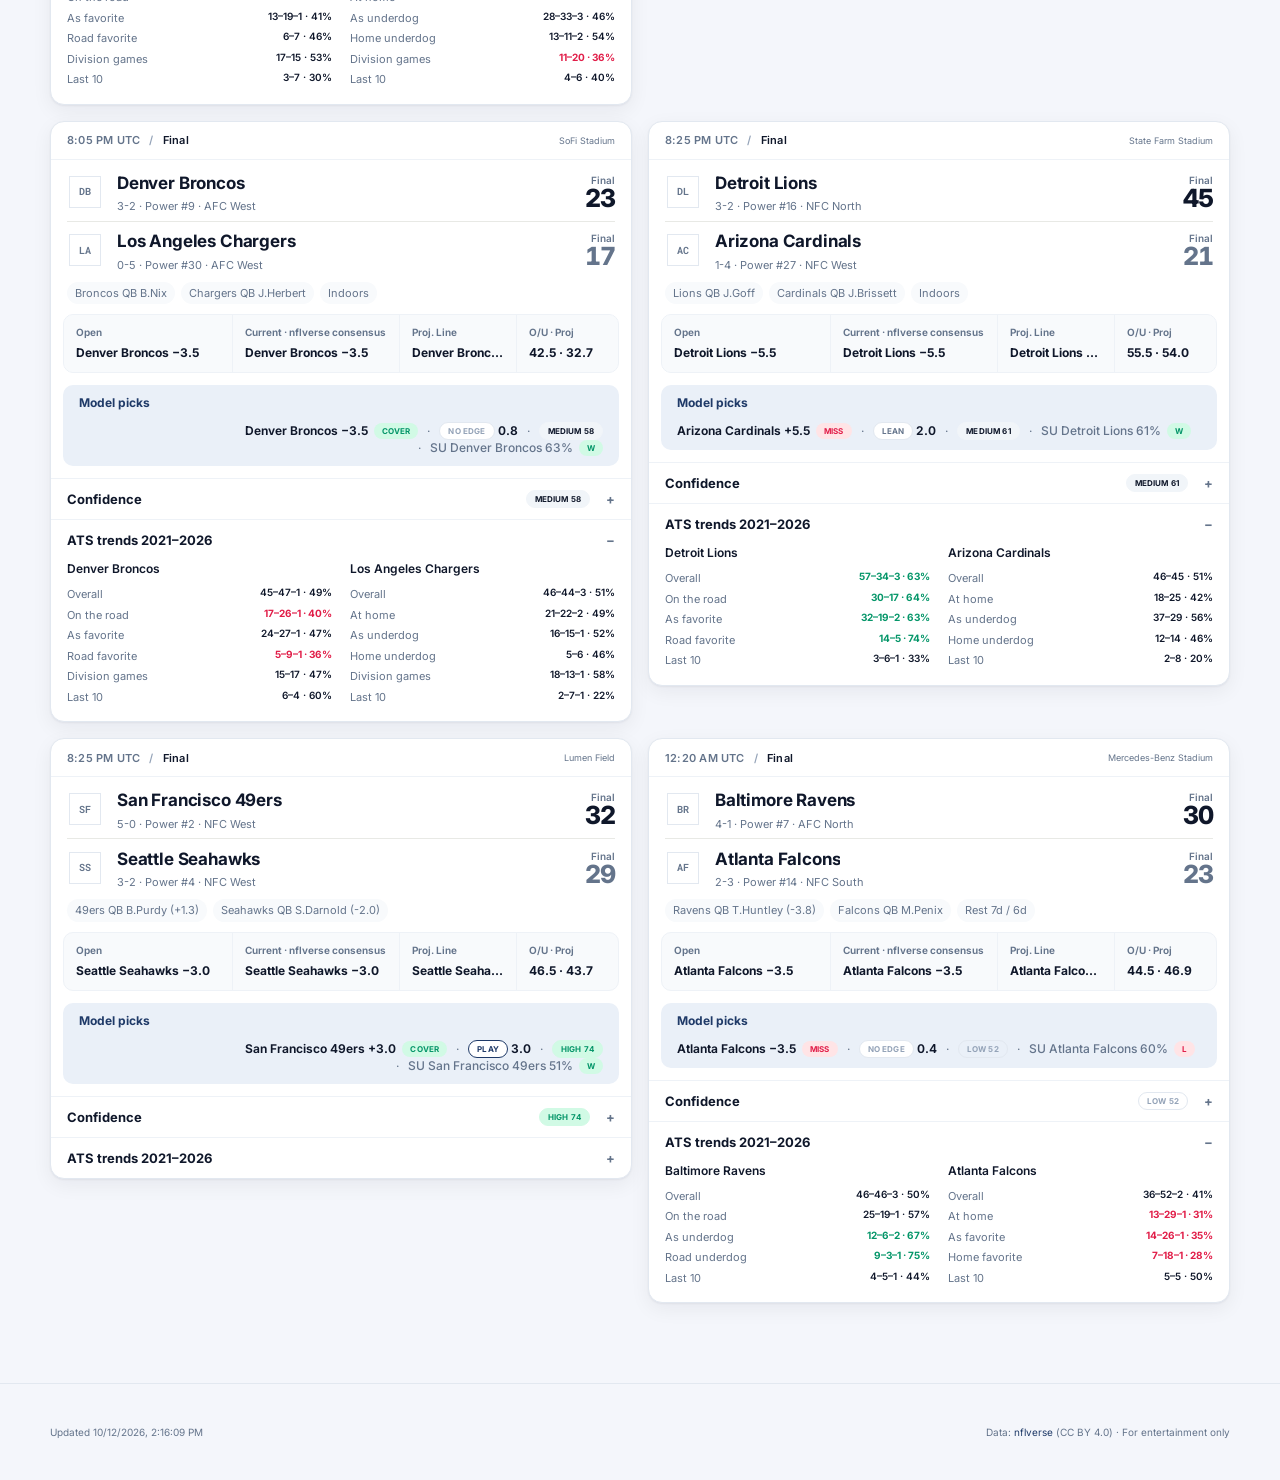
==== commit 7e4dc51b: "NHL: say 'puck drop' instead of 'kickoff'; moneyline wording on the Record tab Co-Authored-By: Claud" ====
--- a/site/nfl/index.html
+++ b/site/nfl/index.html
@@ -67,7 +67,7 @@
             <input type="search" id="game-search" placeholder="Search team" aria-label="Search team">
             <select id="game-conf" aria-label="Conference"><option value="">All conferences</option></select>
             <select id="game-sort" aria-label="Sort">
-              <option value="time">By kickoff</option>
+              <option value="time" id="sort-time">By kickoff</option>
               <option value="edge">Biggest edge</option>
               <option value="conf">Highest confidence</option>
               <option value="move">Biggest line move</option>
@@ -92,7 +92,7 @@
         <section id="tab-record" class="tab-panel" hidden>
           <div class="board-top">
             <div><p class="section-label">Model history</p><h2>Record</h2></div>
-            <p>Picks lock at the last line before kickoff and are graded straight up and against the spread. Pushes count as neither.</p>
+            <p id="record-note">Picks lock at the last line before kickoff and are graded straight up and against the spread. Pushes count as neither.</p>
           </div>
           <div id="record-tiles" class="tiles"></div>
           <p class="muted clv-note"><strong>CLV (closing line value)</strong> compares the number when the model first made a pick with the closing number. Positive means the market moved toward our side after we picked it. It's the standard early read on whether picks have an edge, and it becomes meaningful within a few hundred picks, well before win–loss records do. Hover a pick's CLV for both numbers. Backtest picks have no CLV, since the backtest only had closing lines.</p>
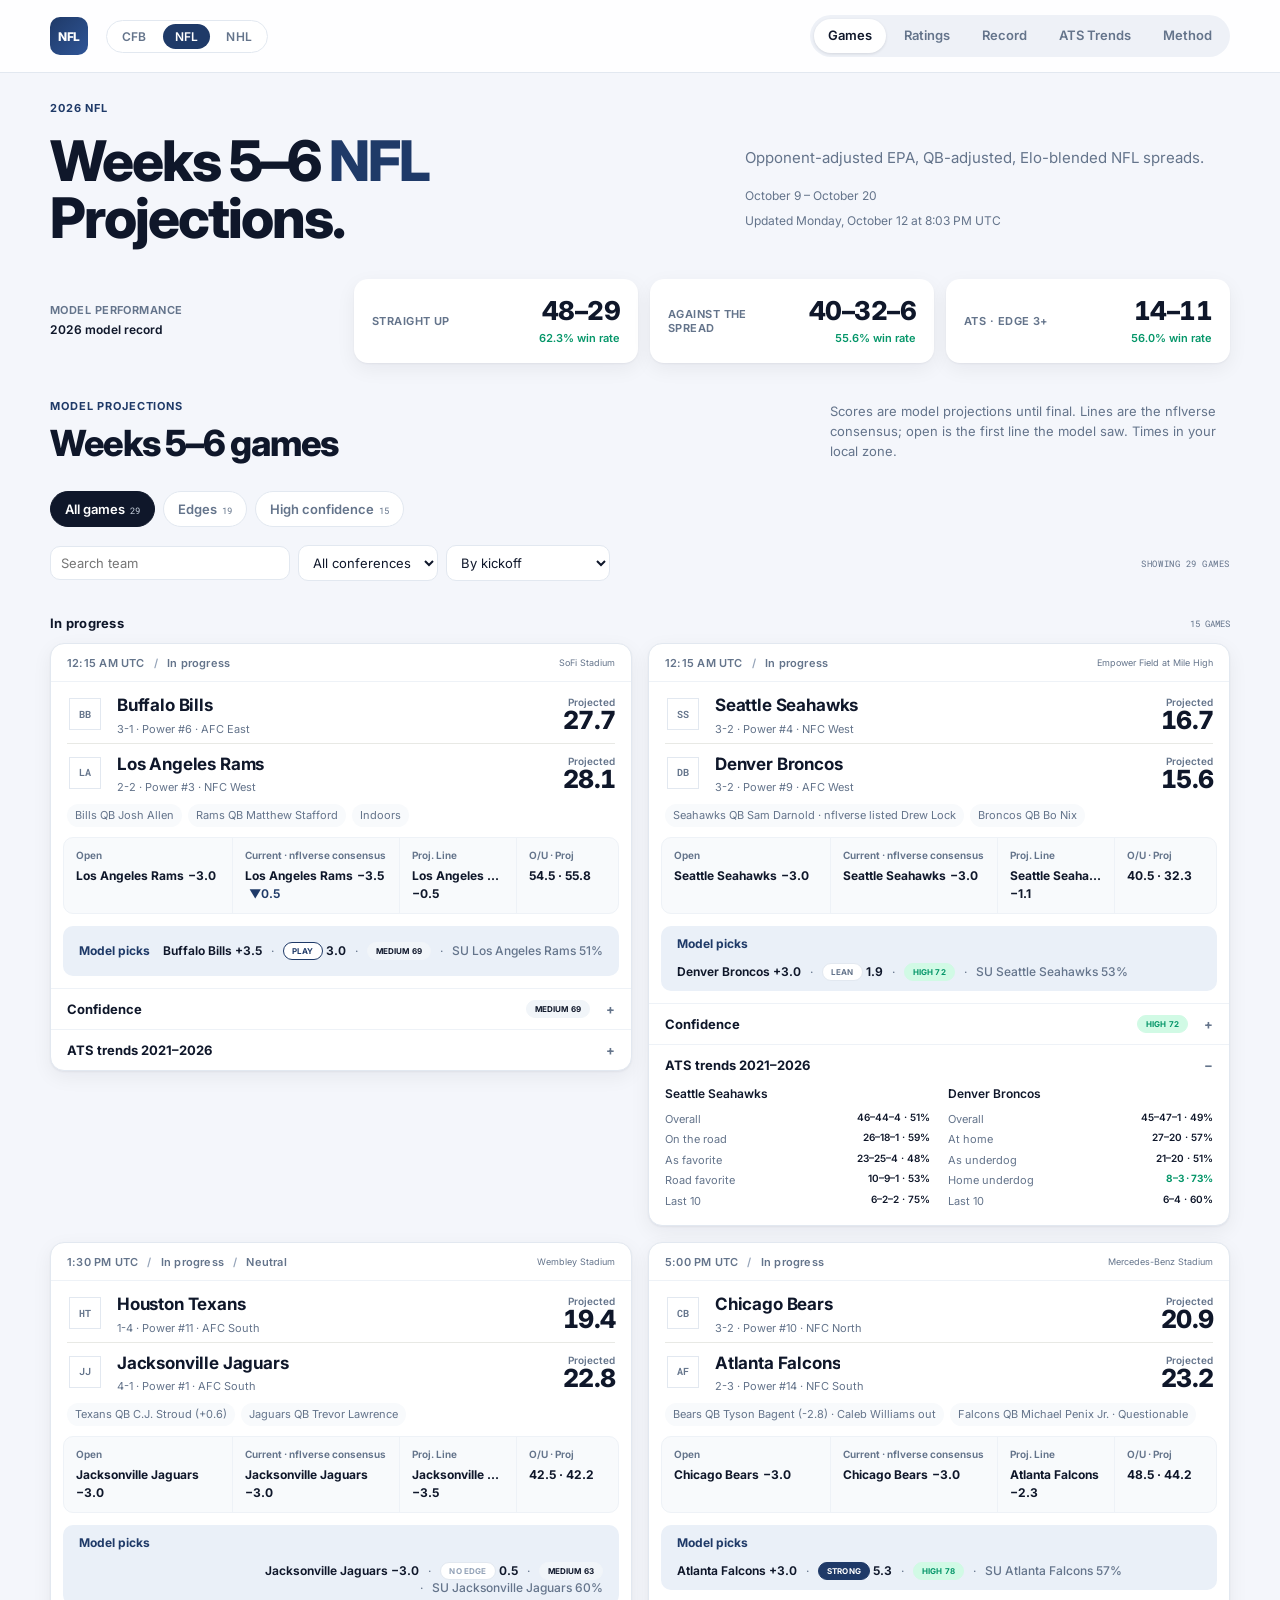
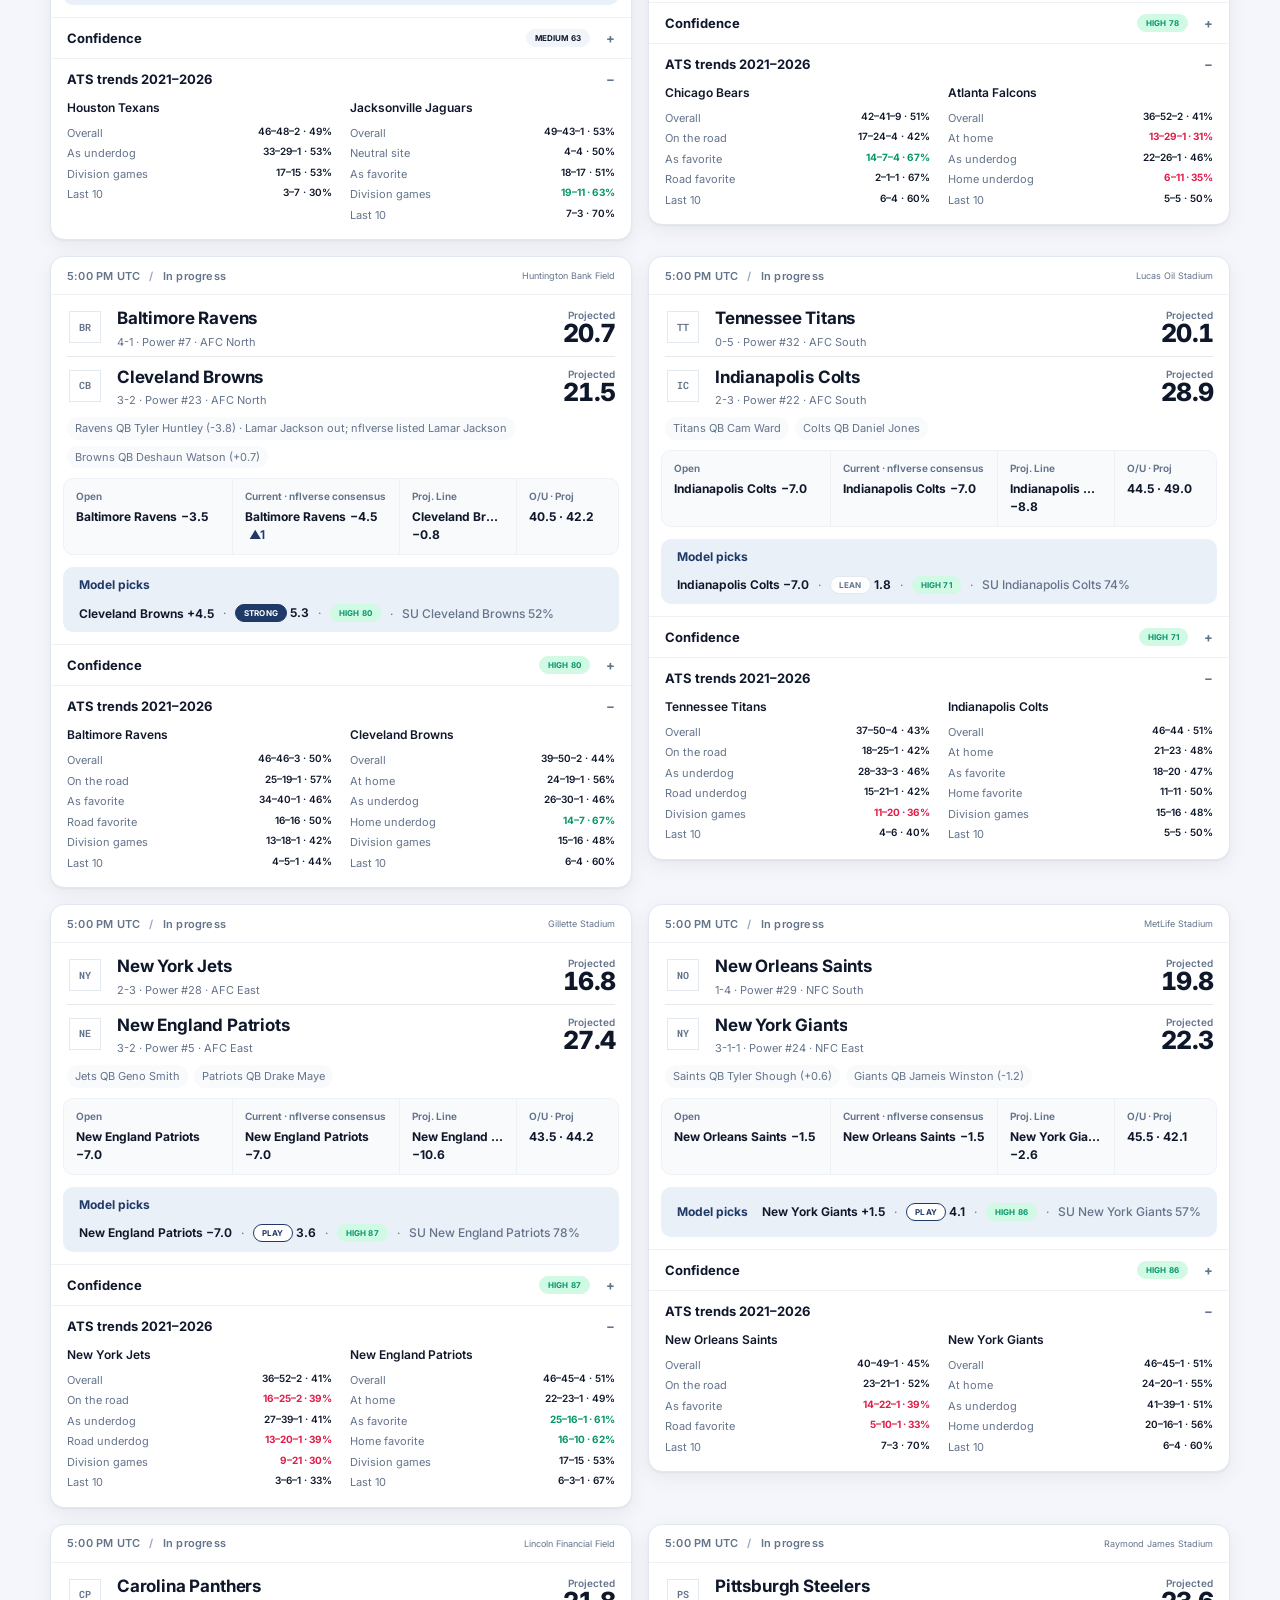
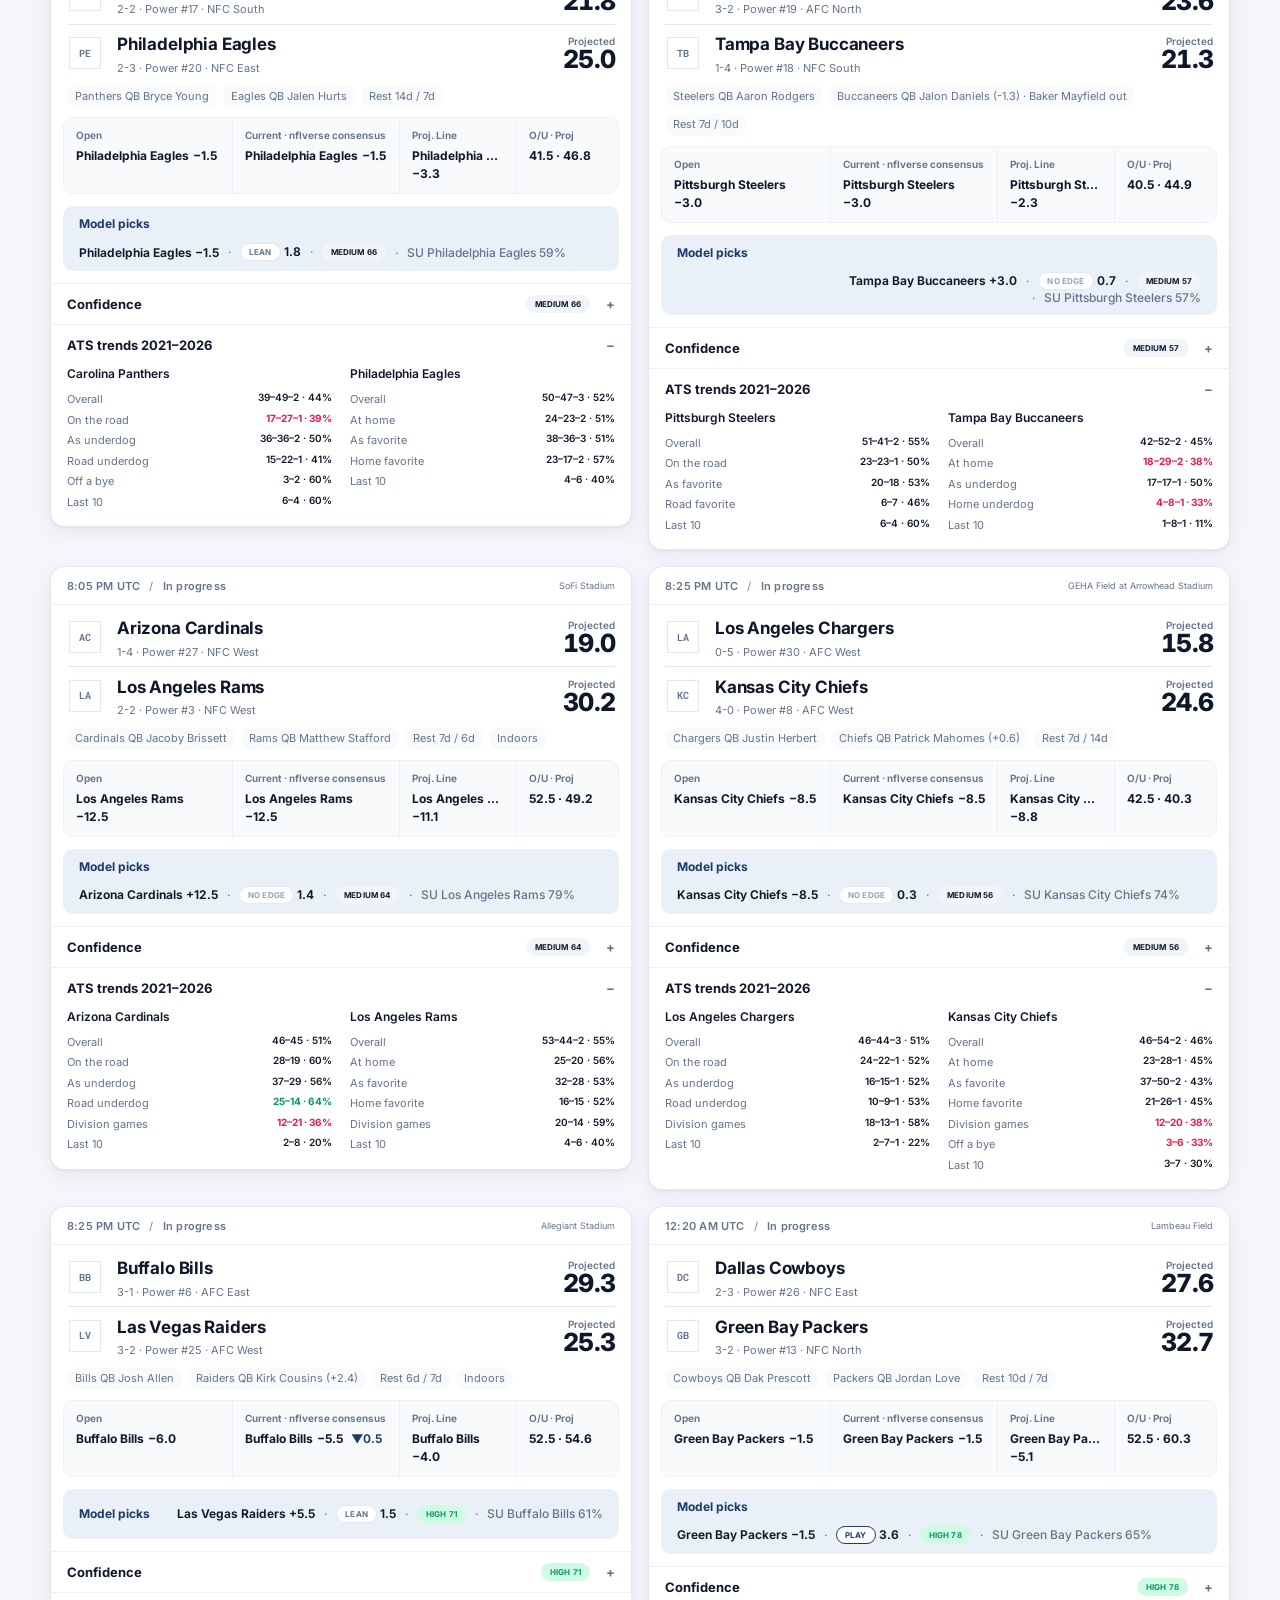
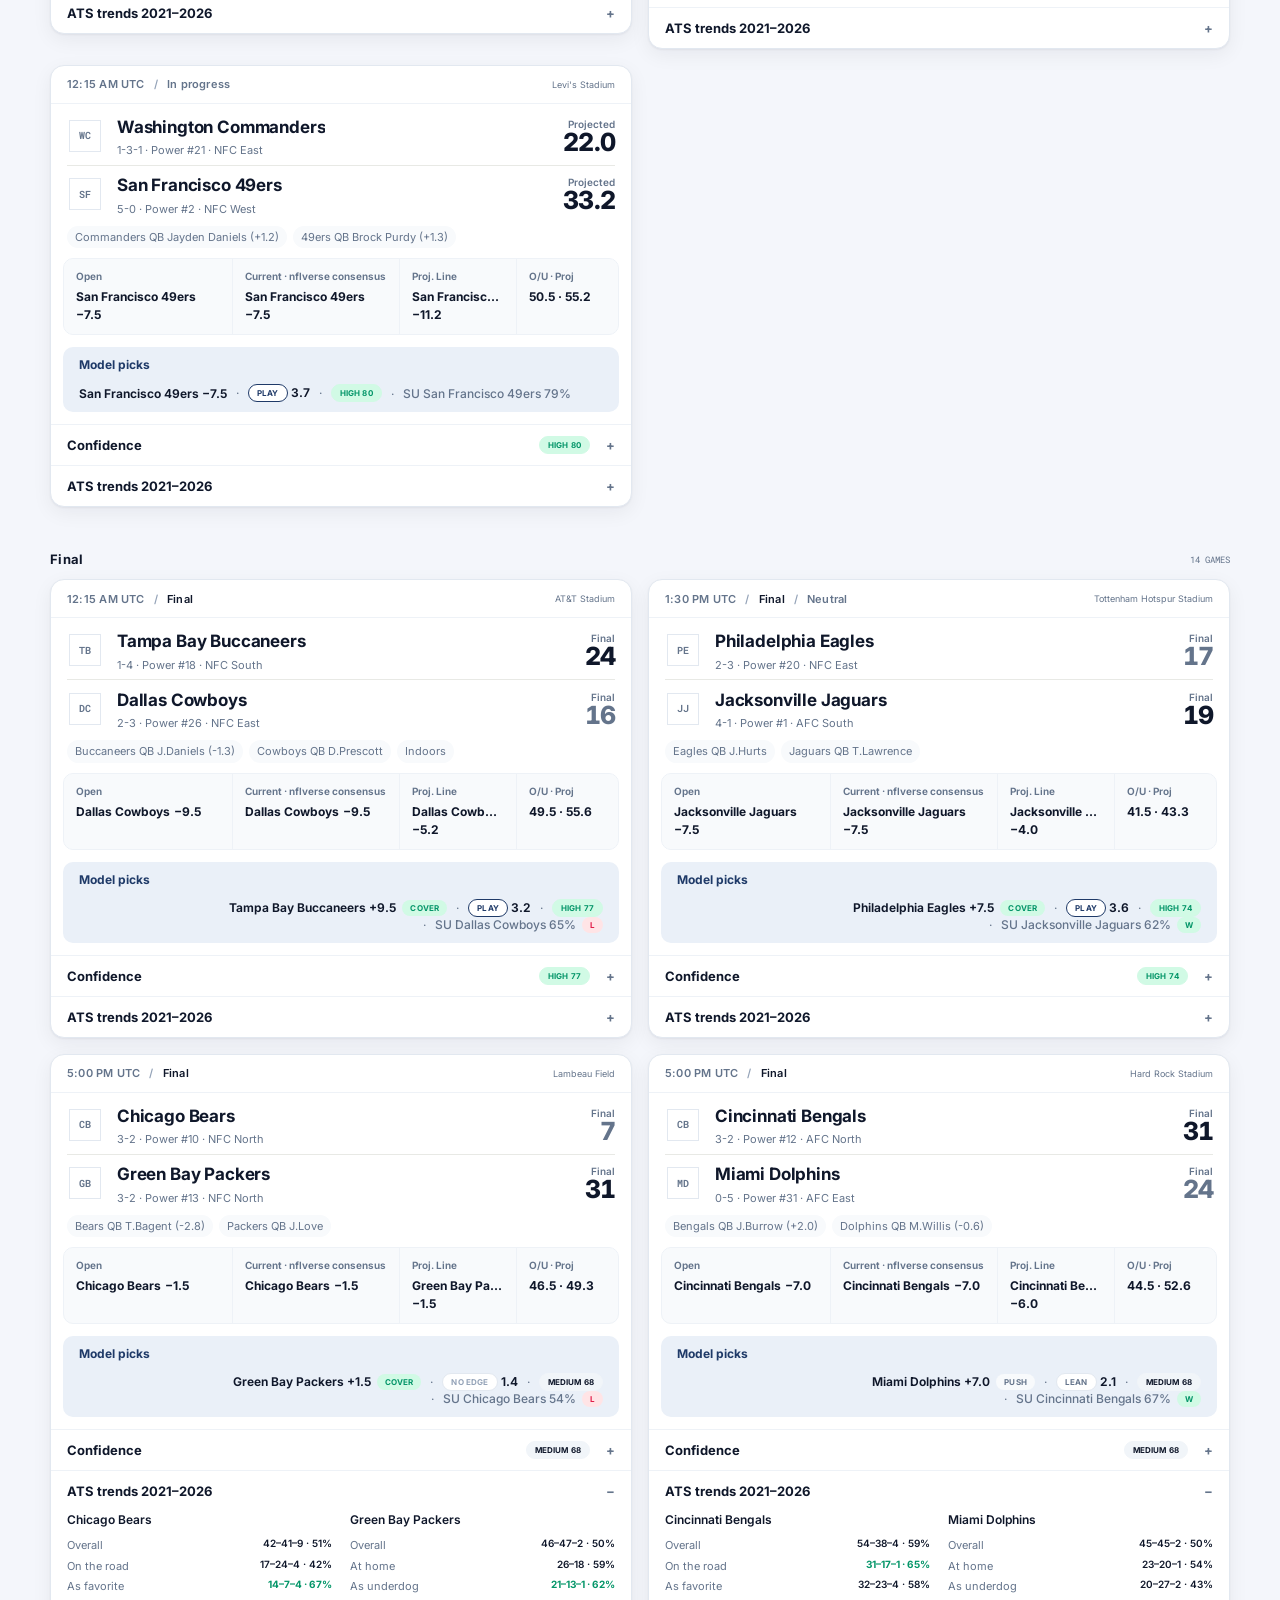
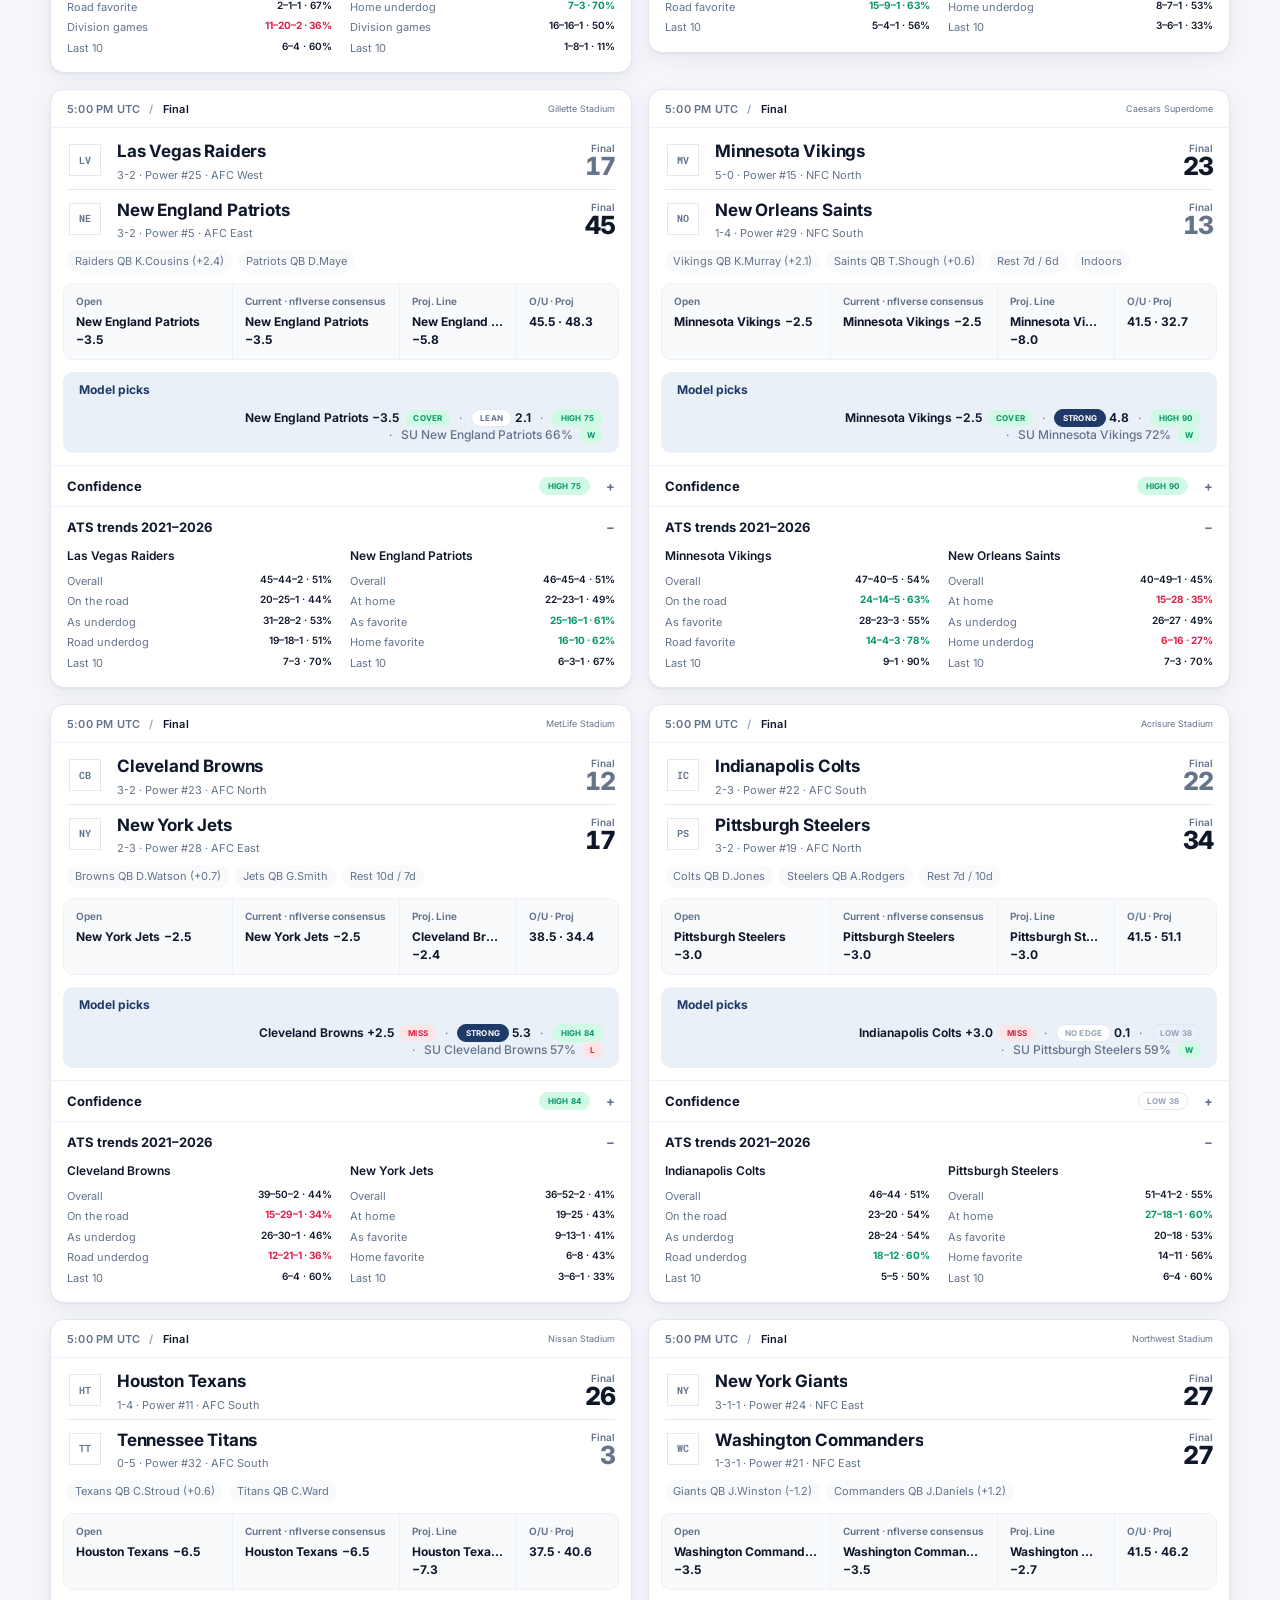
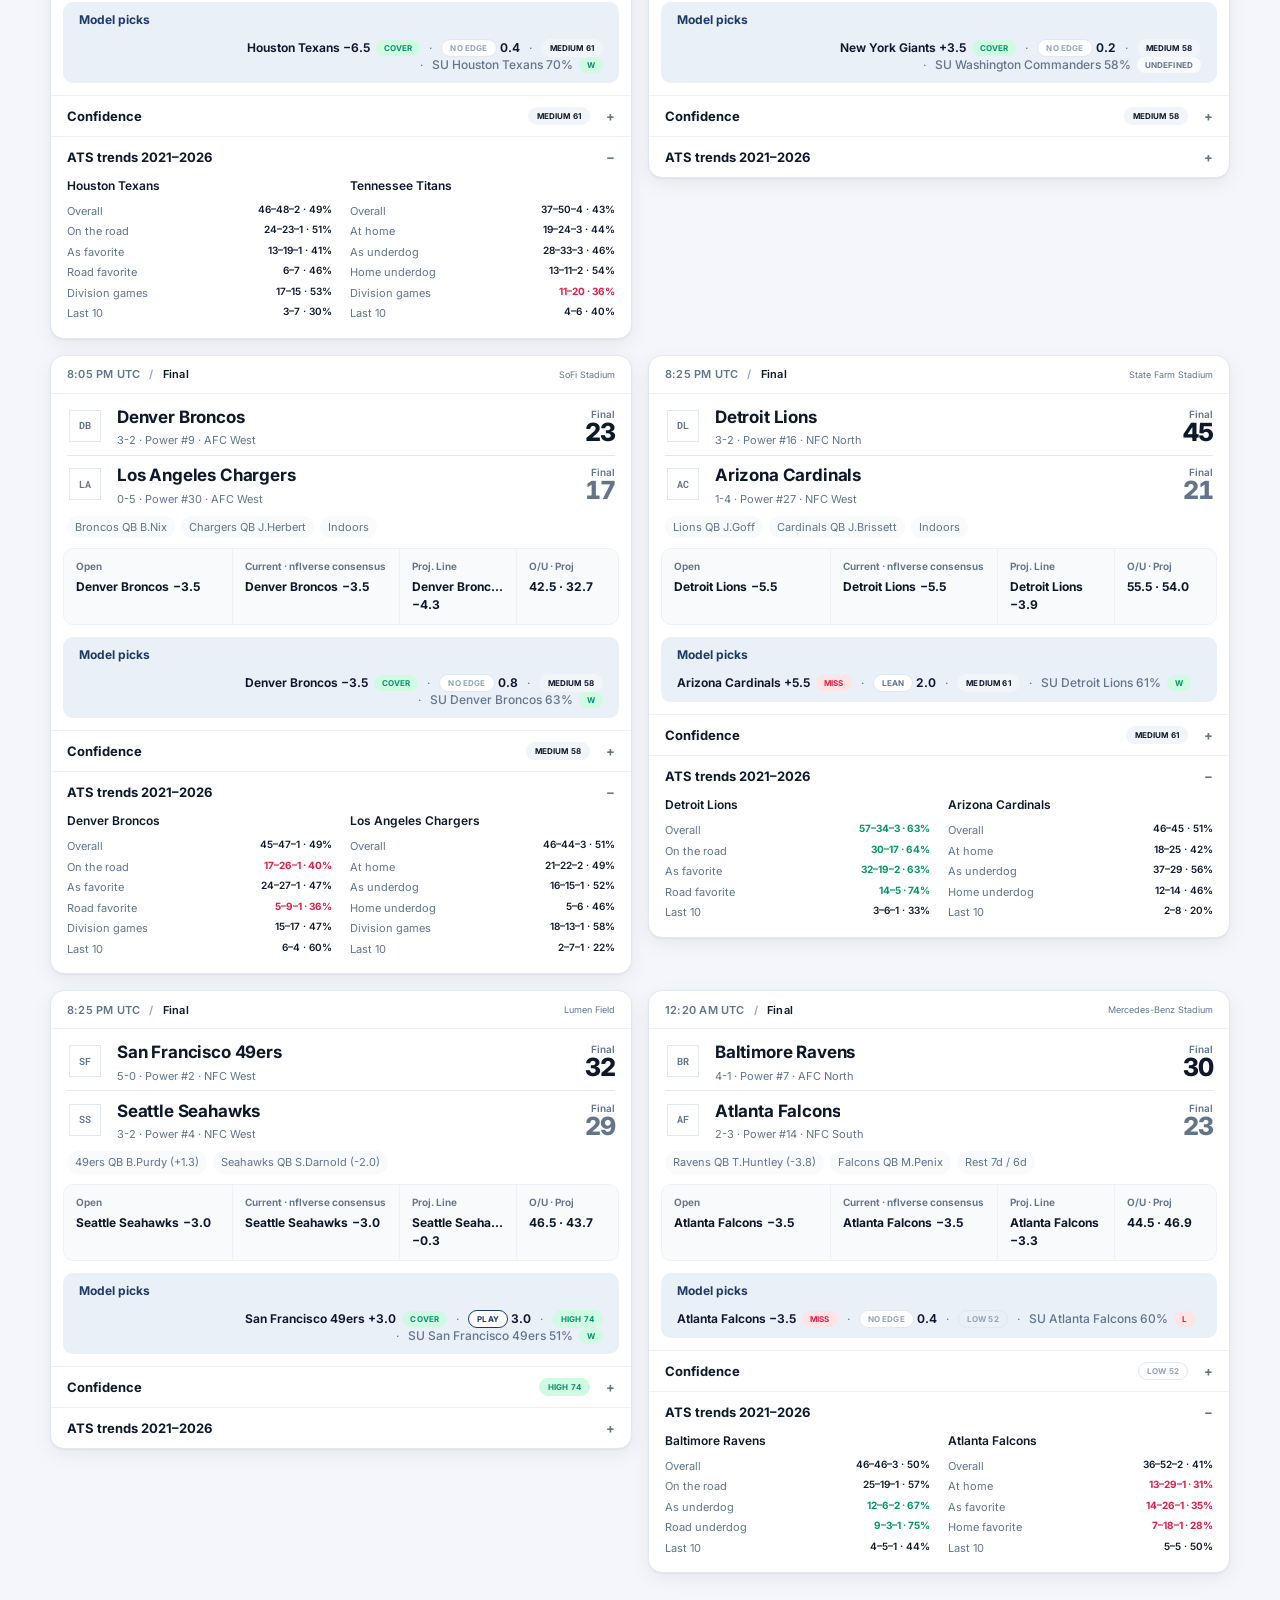
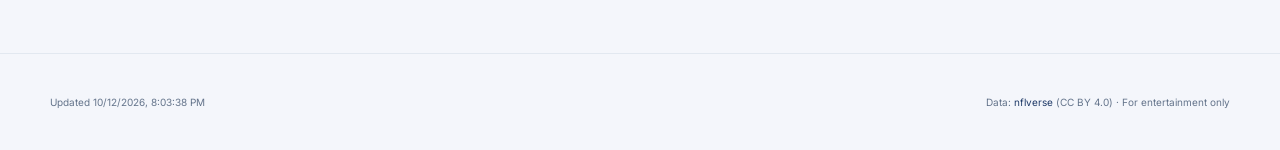
==== commit 468ef5a9: "Over/under picks vs the market total for CFB, NFL and NHL - sportscommon/totals.py: side, edge, tier" ====
--- a/site/nfl/index.html
+++ b/site/nfl/index.html
@@ -105,6 +105,7 @@
               <option value="all">All picks</option>
               <option value="plays">Edge ≥ play threshold</option>
               <option value="high">High confidence</option>
+              <option value="totals">O/U plays</option>
               <option value="graded">Graded only</option>
               <option value="pending">Pending only</option>
             </select>
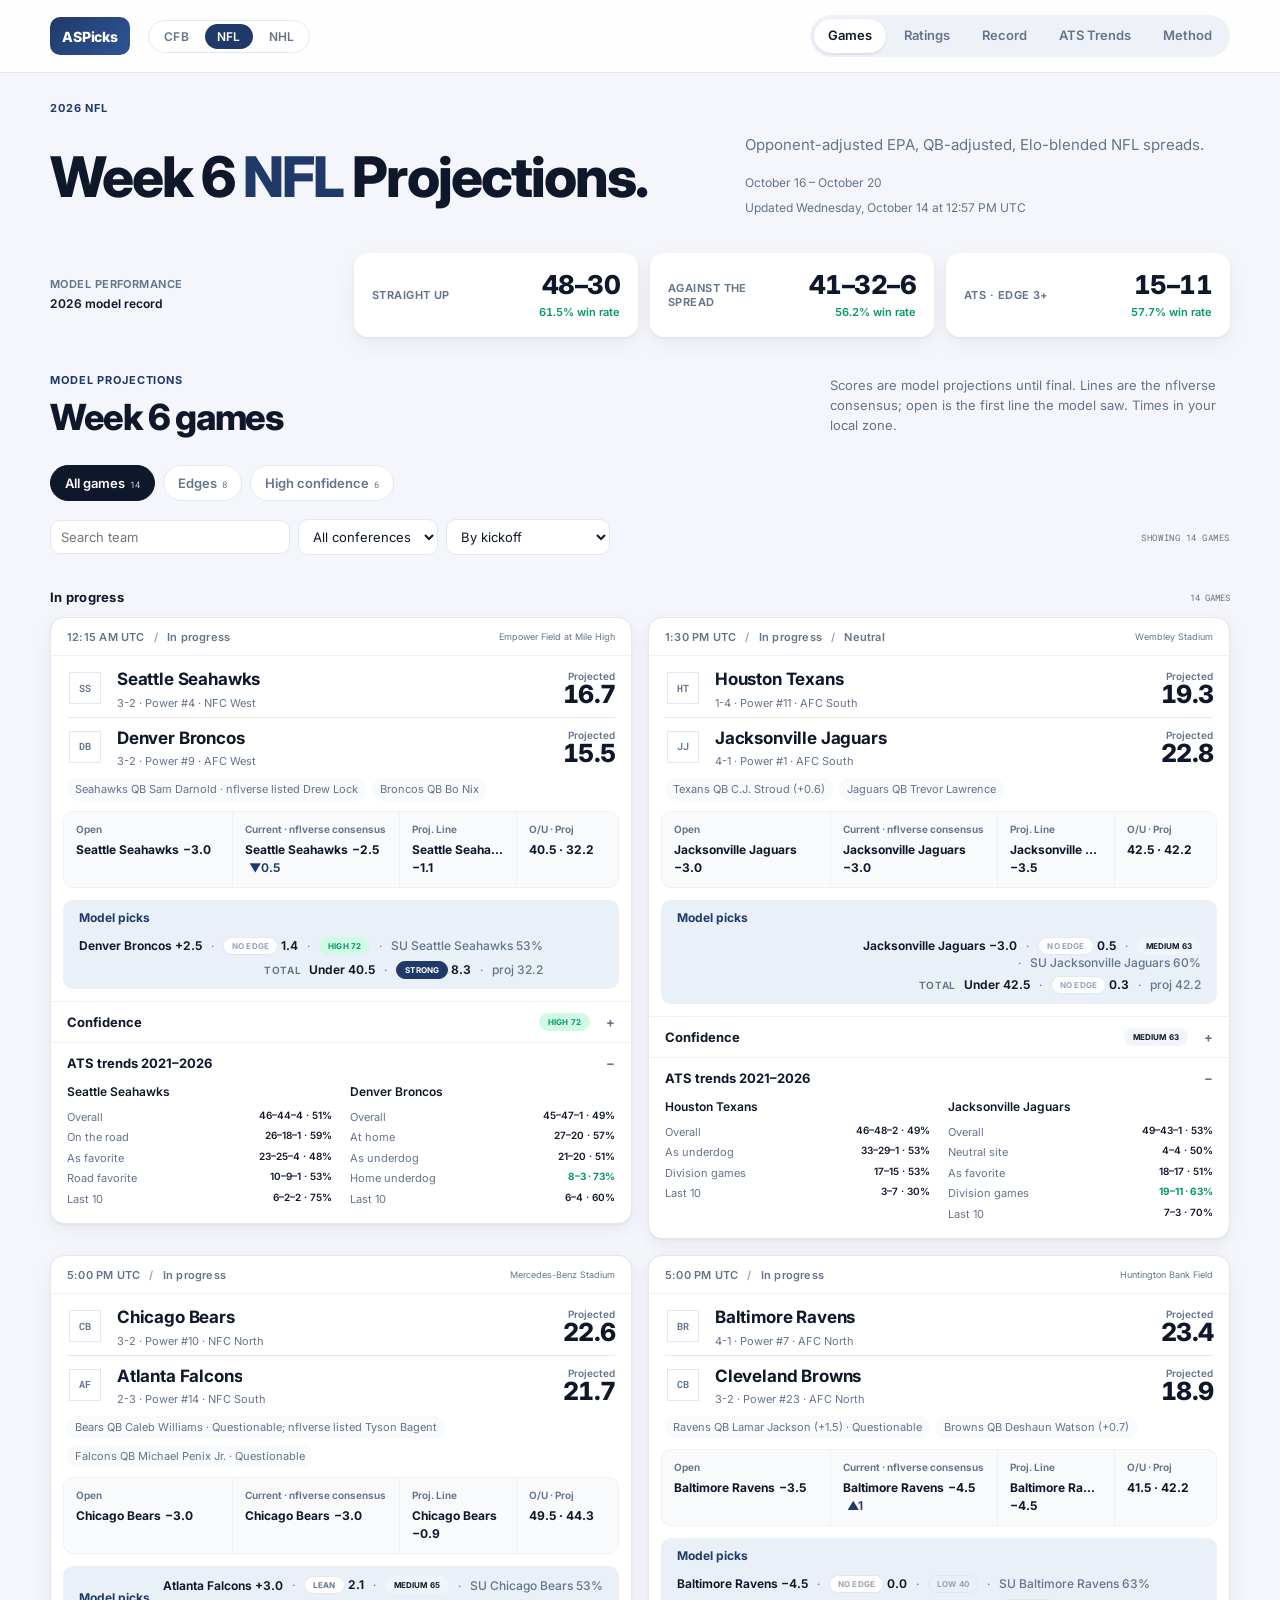
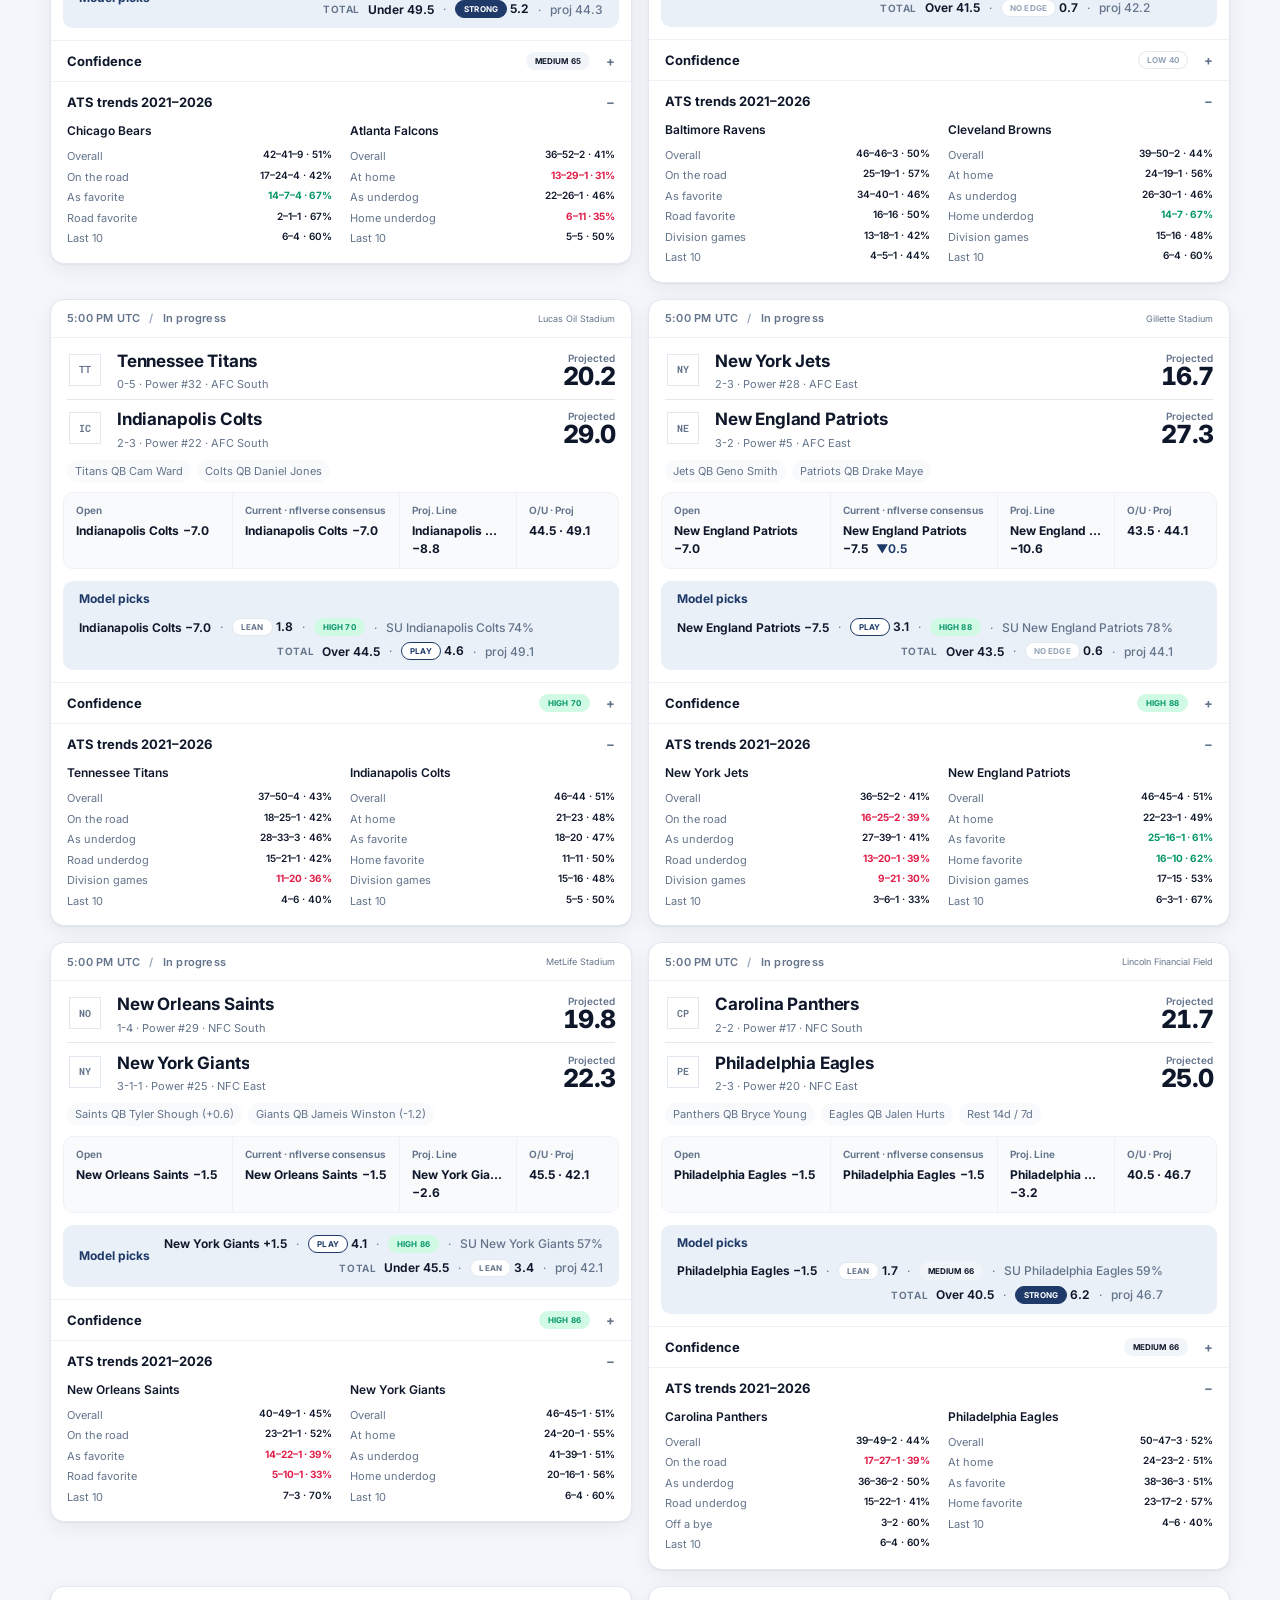
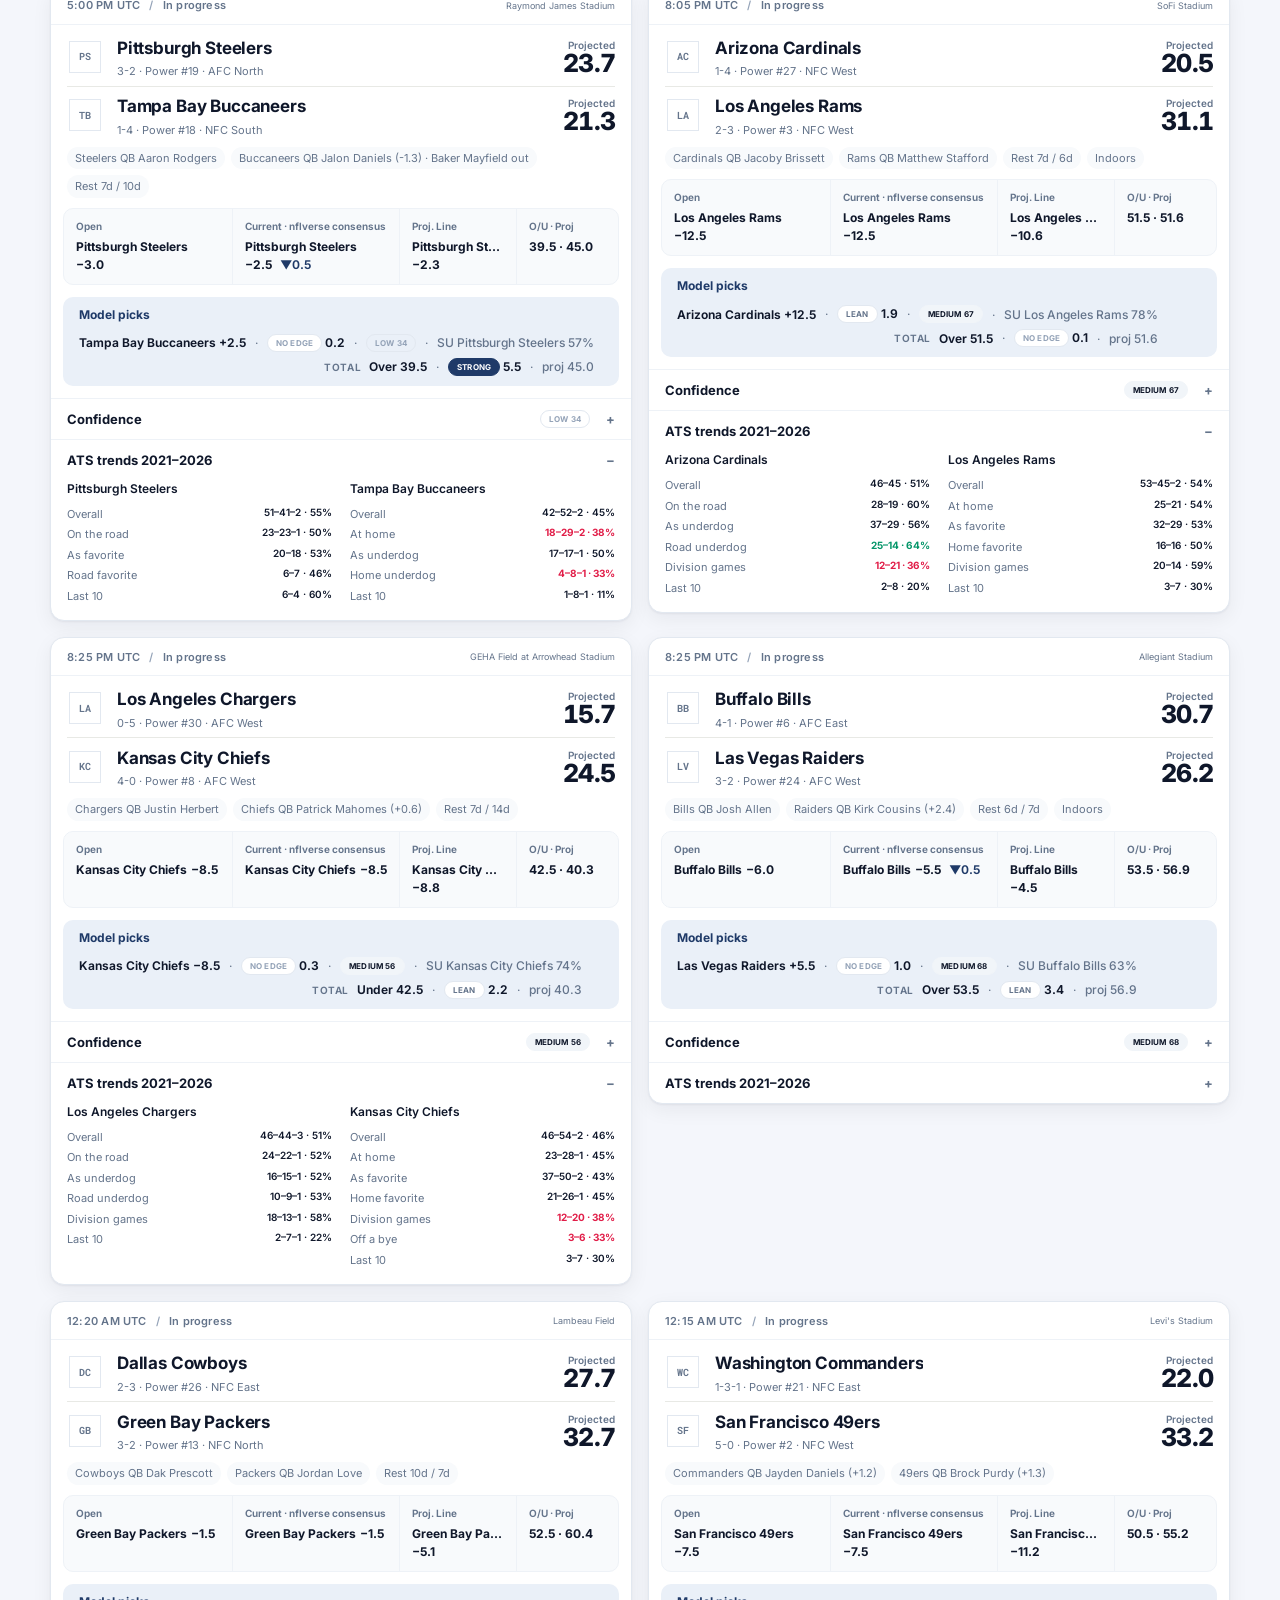
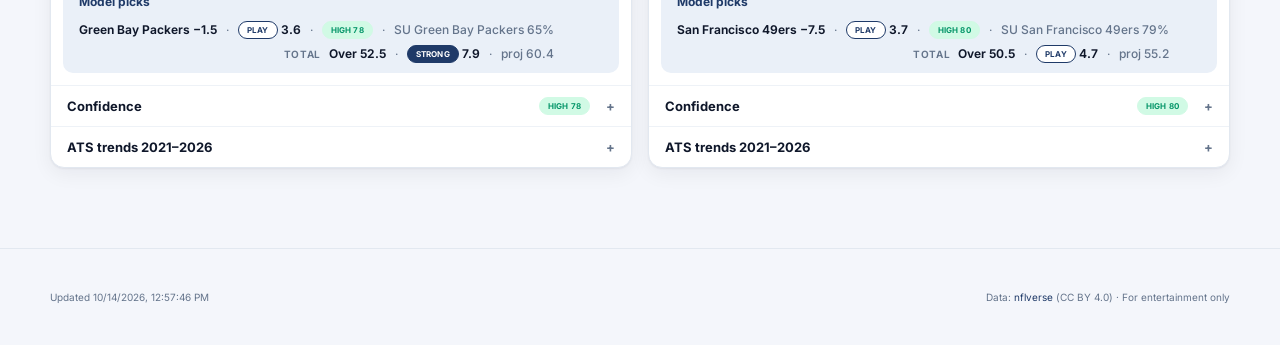
==== commit 093079e7: "Rename the site to ASPicks Model Header wordmark, page titles (ASPicks Model · CFB/NFL/NHL), meta de" ====
--- a/site/nfl/index.html
+++ b/site/nfl/index.html
@@ -5,8 +5,8 @@
   <meta name="viewport" content="width=device-width, initial-scale=1">
   <base href="../">
   <script>window.DATA_PATH = "nfl/data/";</script>
-  <title>NFL Model</title>
-  <meta name="description" content="Weekly college football model projections, ATS picks, ATS trends and bet splits.">
+  <title>ASPicks Model · NFL</title>
+  <meta name="description" content="ASPicks Model: college football, NFL and NHL projections, picks, totals, ATS trends and model record.">
   <link rel="icon" href="data:image/svg+xml,<svg xmlns='http://www.w3.org/2000/svg' viewBox='0 0 100 100'><text y='.9em' font-size='90'>🏈</text></svg>">
   <link rel="preconnect" href="https://fonts.googleapis.com">
   <link rel="preconnect" href="https://fonts.gstatic.com" crossorigin>
@@ -17,7 +17,7 @@
 <body>
   <header class="site-header">
     <div class="shell header-inner">
-      <a class="wordmark" href="#games" aria-label="CFB Model home">CFB</a>
+      <a class="wordmark" href="#games" aria-label="ASPicks Model home">ASPicks</a>
       <nav class="sports" aria-label="Sport">
         <a data-sport="cfb" href="./">CFB</a><a data-sport="nfl" href="nfl/">NFL</a><a data-sport="nhl" href="nhl/">NHL</a>
       </nav>
